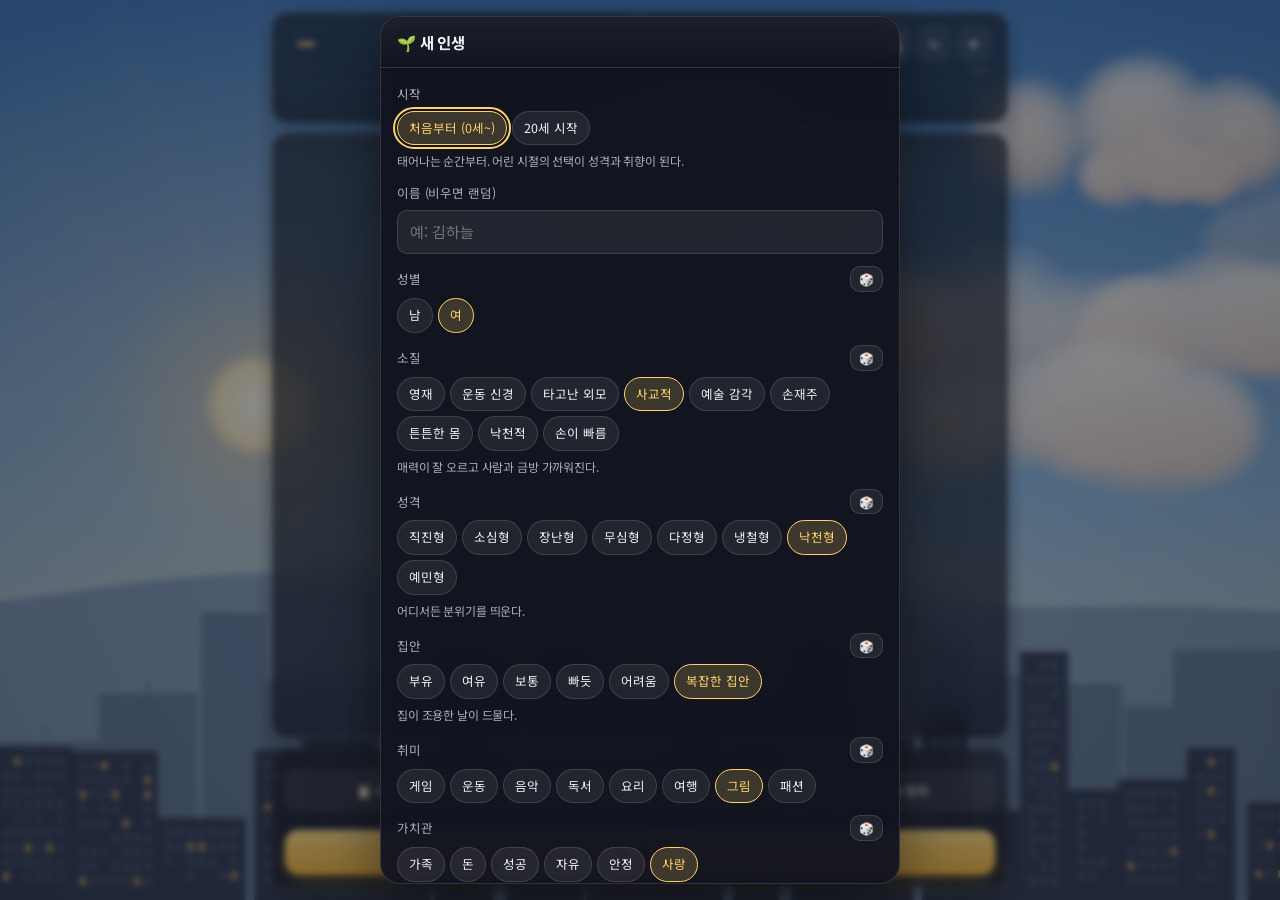
==== index.html @ eae771c9 "대화 이벤트: 대화·플러팅·섹드립을 고르는 장면 98개 - data/dialogues.js: 대화 46(날씨·계절·밤·장소·취미·관계 단계·연인·기혼 티·1학년 기억 대사 + 가족" ====
<!DOCTYPE html>
<html lang="ko">
<head>
<meta charset="utf-8">
<meta name="viewport" content="width=device-width, initial-scale=1, viewport-fit=cover">
<title>Llife</title>
<link rel="preconnect" href="https://fonts.googleapis.com">
<link rel="preconnect" href="https://fonts.gstatic.com" crossorigin>
<link href="https://fonts.googleapis.com/css2?family=Noto+Sans+KR:wght@400;500;700;800&family=Nanum+Gothic+Coding:wght@400;700&display=swap" rel="stylesheet">
<link rel="stylesheet" href="css/style.css">

<!-- 순서 중요: 데이터 → 배경·아바타 → 엔진 → 화면 -->
<script defer src="data/weather.js"></script>
<script defer src="data/life.js"></script>
<script defer src="data/school.js"></script>
<script defer src="data/jobs.js"></script>
<script defer src="data/social.js"></script>
<script defer src="data/dialogues.js"></script>
<script defer src="data/crime.js"></script>
<script defer src="data/events.js"></script>
<script defer src="data/freshman.js"></script>
<script defer src="data/story.js"></script>
<script defer src="data/quick.js"></script>
<script defer src="data/places.js"></script>
<script defer src="data/encounter.js"></script>
<script defer src="js/weather.js"></script>
<script defer src="js/scenes.js"></script>
<script defer src="js/face.js"></script>
<script defer src="js/outfit.js"></script>
<script defer src="js/avatar.js"></script>
<script defer src="js/game.js"></script>
<script defer src="js/night.js"></script>
<script defer src="js/main.js"></script>
</head>
<body>
<canvas id="sky" aria-hidden="true"></canvas>
<div id="backdrop" aria-hidden="true"></div>

<main class="app" id="app">
  <header class="hud panel">
    <div class="rule" aria-hidden="true">━━━━━━━━━━━━━━━━━━━━━━━━━━━━━━━━━━━━━━━━━━━━━━━━━━━━━━━━━━━━━━━━━━━━━━━━━━━━━━━━━━━━━━━━━━━━━━━━━━━━</div>
    <div class="who">
      <span id="name"></span><span id="age"></span><span id="gender" class="dim"></span>
      <span class="tools">
        <button type="button" id="slotsBtn" aria-label="저장 칸">💾</button>
        <button type="button" id="restart" aria-label="새 인생">↻</button>
        <button type="button" id="hide" aria-label="배경만 보기">👁</button>
      </span>
    </div>
    <div class="sub"><span id="role"></span><span id="trait"></span><span id="money"></span></div>
    <div class="rule" aria-hidden="true">━━━━━━━━━━━━━━━━━━━━━━━━━━━━━━━━━━━━━━━━━━━━━━━━━━━━━━━━━━━━━━━━━━━━━━━━━━━━━━━━━━━━━━━━━━━━━━━━━━━━</div>
    <div class="conds" id="conds"></div>
    <div class="abils" id="abils"></div>
  </header>

  <section class="log panel" id="log" aria-label="인생 기록"></section>

  <section class="controls panel" aria-label="행동">
    <div class="season-row"><span id="season"></span><span class="dots" id="ap" aria-hidden="true"></span><span class="dim" id="apNum"></span></div>
    <div class="menu-row">
      <button type="button" id="meBtn">📋 나</button>
      <button type="button" id="peopleBtn">👥 관계</button>
      <button type="button" id="jobBtn">💼 직업</button>
      <button type="button" id="crimeBtn">🕶 범죄</button>
    </div>
    <div class="where" id="where"></div>
    <div class="flow" id="flow" hidden></div>
    <button type="button" class="age-btn" id="ageUp">▶ 계속</button>
  </section>
</main>

<div class="modal-wrap" id="modal" hidden>
  <div class="modal panel" role="dialog" aria-modal="true" aria-labelledby="mTitle">
    <div class="m-head"><span id="mTitle"></span><button type="button" id="mClose" aria-label="닫기">✕</button></div>
    <div class="m-body" id="mBody"></div>
  </div>
</div>

<!-- 연출: 함께 밤을 보낸 뒤(맞물림 → 페이드 → 다음 날 아침), 키스·포옹·끌어당기기, 임신 -->
<div class="scene-wrap" id="scene" hidden><div class="scene" id="sceneBox" role="dialog" aria-modal="true" aria-label="연출"></div></div>

<div class="show-wrap" id="showWrap" hidden>
  <button type="button" class="show-btn" id="show" aria-label="화면 다시 보기">👁</button>
</div>
</body>
</html>
---- css/style.css ----
:root{
  box-sizing:border-box;
  padding-top:env(safe-area-inset-top,0px);
  padding-bottom:env(safe-area-inset-bottom,0px);
  color-scheme:dark;
  --panel-bg:rgba(16,19,29,.66);
  --modal-bg:rgba(18,21,32,.95);
  --panel-border:rgba(255,255,255,.13);
  --line:rgba(255,255,255,.09);
  --text:#f1f2f6;
  --text-dim:#a9b0be;
  --accent:#ffd36b;
  --accent-2:#f4b740;
  --plus:#8fe0a0;
  --minus:#ff9a8a;
  --btn-bg:rgba(255,255,255,.07);
  --btn-hover:rgba(255,255,255,.13);
  --btn-on:rgba(255,211,107,.18);
  --page-bg:#10141c;
  --av-bg:rgba(255,255,255,.08);
  --radius:16px;
  --radius-s:10px;
  --shadow:0 12px 32px rgba(0,0,0,.28);
  --font:'Noto Sans KR','Apple SD Gothic Neo','Malgun Gothic','맑은 고딕',system-ui,-apple-system,sans-serif;
  --mono:'Nanum Gothic Coding','D2Coding',ui-monospace,'SFMono-Regular',Menlo,Consolas,monospace;
}
@media (prefers-color-scheme:dark){
  :root:not([data-theme="light"]){
    --panel-bg:rgba(12,14,22,.7);
    --modal-bg:rgba(14,16,25,.96);
    --page-bg:#080a0f;
  }
}
:root[data-theme="dark"]{
  --panel-bg:rgba(12,14,22,.7);
  --modal-bg:rgba(14,16,25,.96);
  --page-bg:#080a0f;
}
*,*::before,*::after{box-sizing:border-box}
html{height:100%;scroll-padding-top:env(safe-area-inset-top,0px)}
body{height:100%;margin:0;background:var(--page-bg);color:var(--text);font-family:var(--font);font-size:14px;letter-spacing:-.01em;overflow:hidden;-webkit-tap-highlight-color:transparent;-webkit-font-smoothing:antialiased}
#sky{position:fixed;top:0;left:0;width:100%;height:100%;display:block;z-index:0}
/* 장소 배경 (js/scenes.js): 하늘 위·화면 아래. 실내는 창문으로 하늘이 보임 */
#backdrop{position:fixed;inset:0;z-index:0;pointer-events:none}
.bd-scene{position:absolute;inset:0;opacity:0;transition:opacity .8s ease}
.bd-scene.on{opacity:1}
.bd-scene svg{position:absolute;inset:0;width:100%;height:100%;display:block}
.bd-art{transition:filter 1.4s ease}
.bd-glow{transition:opacity 1.4s ease;mix-blend-mode:screen}
@media (prefers-reduced-motion:reduce){.bd-scene,.bd-art,.bd-glow{transition:none}}

/* 레이아웃 — 유리 패널 (뒤 장소 그림이 흐리게 비침) */
.app{position:relative;z-index:1;height:100%;max-width:760px;margin:0 auto;padding:12px;display:flex;flex-direction:column;gap:10px;overflow-y:auto;transition:opacity .35s ease}
.app.off{opacity:0;pointer-events:none}
.panel{background:linear-gradient(180deg,rgba(255,255,255,.06),rgba(255,255,255,.015)),var(--panel-bg);border:1px solid var(--panel-border);border-radius:var(--radius);box-shadow:var(--shadow),inset 0 1px 0 rgba(255,255,255,.06);-webkit-backdrop-filter:blur(14px) saturate(1.15);backdrop-filter:blur(14px) saturate(1.15)}
.dim{color:var(--text-dim)}

/* 게이지: 둥근 막대 (글자 ■□ 대신) — 색은 감싼 요소의 color */
.meter{position:relative;display:inline-block;width:100%;height:8px;border-radius:99px;background:rgba(255,255,255,.1);overflow:hidden;vertical-align:middle}
.meter i{position:absolute;left:0;top:0;bottom:0;border-radius:99px;background:currentColor;background:linear-gradient(90deg,color-mix(in srgb,currentColor 75%,#000),currentColor);transition:width .5s ease}
.meter.sm{width:44px;height:5px}

/* 상단 정보 */
.hud{padding:14px 16px;flex:none}
.rule{display:none}
.who{display:flex;align-items:center;gap:8px;font-size:18px;font-weight:700;letter-spacing:-.02em}
#age{font-size:12.5px;font-weight:700;color:#2a1f05;background:var(--accent);padding:2px 9px;border-radius:99px;letter-spacing:0}
.who .dim{font-weight:500;font-size:13px}
.tools{margin-left:auto;display:flex;gap:6px}
.tools button{width:34px;height:34px;padding:0;font-size:14px;font-weight:400;border-radius:11px}
.sub{display:flex;flex-wrap:wrap;align-items:center;gap:4px 8px;padding:6px 0 12px;font-size:12.5px;color:var(--text-dim);border-bottom:1px solid var(--line)}
#trait{color:var(--accent);background:rgba(255,211,107,.1);padding:1px 9px;border-radius:99px}
#money{margin-left:auto;font-weight:700;color:var(--accent);background:rgba(255,211,107,.1);padding:3px 11px;border-radius:99px;font-variant-numeric:tabular-nums}
#money.neg{color:var(--minus);background:rgba(255,154,138,.1)}
.stats{display:grid;grid-template-columns:auto 1fr auto;gap:6px 10px;padding-top:8px;font-size:13.5px;align-items:center}
.bar{color:var(--accent);white-space:nowrap;overflow:hidden;display:flex;align-items:center}
.bar.low{color:var(--minus)}
.num{text-align:right;min-width:3ch;color:var(--text-dim);font-variant-numeric:tabular-nums}

/* 상태 + 능력 등급 */
.conds{display:grid;grid-template-columns:auto 1fr auto auto 1fr auto;gap:6px 10px;padding-top:12px;font-size:13px;align-items:center}
.conds .lt{margin-left:4px;font-size:11px;color:#f2a7c3;white-space:nowrap}
.abils{display:grid;grid-template-columns:repeat(4,1fr);gap:6px;padding-top:10px;font-size:12.5px}
.ab{display:grid;grid-template-columns:minmax(0,1fr) auto;grid-template-areas:"l l" "b g";align-items:center;gap:1px 6px;padding:5px 8px 6px;border-radius:11px;background:rgba(255,255,255,.045);border:1px solid var(--line);white-space:nowrap;overflow:hidden}
.ab > span:first-child{grid-area:l;overflow:hidden;text-overflow:ellipsis;color:var(--text-dim);font-size:12px}
.ab .g{grid-area:g;font-weight:800;min-width:1.1em;text-align:right;font-size:14px;line-height:1.2}
.ab .pb{grid-area:b;color:var(--accent);display:flex}
.ab .pb .meter{width:100%;height:4px}
.g-F,.g-E{color:var(--text-dim)}
.g-D,.g-C{color:var(--text)}
.g-B,.g-A{color:var(--plus)}
.g-S,.g-SS{color:var(--accent)}
.g-SSS{color:#ff8fc0;text-shadow:0 0 6px rgba(255,110,170,.7)}
@media (max-width:330px){.abils{grid-template-columns:repeat(3,1fr)}}
@media (min-width:700px){.abils{grid-template-columns:repeat(8,minmax(0,1fr))}}

/* 기록 */
.log{flex:1 1 auto;min-height:150px;overflow-y:auto;padding:4px 16px 14px;font-size:14.5px;line-height:1.7;overscroll-behavior:contain;scrollbar-width:thin;scrollbar-color:rgba(255,255,255,.2) transparent}
.log .year{display:flex;align-items:center;gap:10px;color:var(--accent);font-weight:700;font-size:12.5px;margin:16px 0 8px;white-space:nowrap}
.log .year::before,.log .year::after{content:'';flex:1;height:1px;background:linear-gradient(90deg,transparent,rgba(255,211,107,.35),transparent)}
.log p{margin:0 0 5px;animation:logIn .35s ease-out}
.log .mem{color:var(--accent);background:linear-gradient(90deg,rgba(255,211,107,.13),rgba(255,211,107,0));border-left:3px solid var(--accent);padding:5px 10px;border-radius:0 10px 10px 0;margin:8px 0}
.log .ask{color:var(--text)}
.log .pick{color:var(--text-dim)}
.log .info{color:var(--text-dim);font-size:12.5px}
@keyframes logIn{from{opacity:0;transform:translateY(4px)}to{opacity:1;transform:none}}
.delta{font-size:11.5px;color:var(--text-dim);margin-left:6px;white-space:nowrap}
.delta .p{color:var(--plus)}
.delta .m{color:var(--minus)}
.delta .sat{font-weight:400;color:var(--accent)}

/* 버튼 */
button{font:inherit;color:var(--text);background:var(--btn-bg);border:1px solid var(--panel-border);border-radius:var(--radius-s);padding:9px 8px;cursor:pointer;transition:background .15s,border-color .15s,color .15s,transform .08s,box-shadow .15s;touch-action:manipulation}
button:hover:not(:disabled){background:var(--btn-hover);border-color:rgba(255,255,255,.22)}
button:active:not(:disabled){transform:translateY(1px)}
button:disabled{opacity:.4;cursor:not-allowed}
button:focus-visible{outline:2px solid var(--accent);outline-offset:2px}

/* 하단 행동 */
.controls{padding:12px;display:grid;gap:10px;flex:none}
.season-row{display:flex;align-items:center;flex-wrap:wrap;gap:6px 10px;font-size:13px}
#season{font-weight:700}
.dots{display:flex;align-items:center;gap:3px;flex:1 1 160px;min-width:120px;font-size:0;line-height:0}
.dots b{flex:1 1 0;max-width:12px;min-width:4px;height:7px;border-radius:4px;background:var(--accent);box-shadow:0 0 6px rgba(255,211,107,.35)}
.dots b.u{background:rgba(255,255,255,.14);box-shadow:none}
.dots b.late{background:transparent;box-shadow:inset 0 0 0 1.5px rgba(255,154,138,.8)}
.dots b.late.u{background:rgba(255,154,138,.4)}
.dots i{flex:none;width:6px}
#apNum{font-variant-numeric:tabular-nums}
.flow{display:flex;flex-wrap:wrap;gap:6px}
.flow[hidden]{display:none}
.flow button{flex:1 1 auto;padding:8px 10px;font-size:12.5px;white-space:nowrap;border-radius:99px}
.flow button small{font-size:10.5px;color:var(--text-dim)}
.menu-row{display:flex;gap:6px}
.menu-row button{flex:1 1 0;white-space:nowrap;padding:9px 4px;font-size:13px;font-weight:500}
.menu-row button[hidden]{display:none}
.acts{display:grid;grid-template-columns:repeat(4,1fr);gap:6px}
@media (min-width:560px){.acts{grid-template-columns:repeat(7,1fr)}}
.act{display:flex;align-items:center;justify-content:center;gap:5px;padding:9px 3px;font-size:12.5px;line-height:1.15;white-space:nowrap;border-radius:12px}
.act .ic{font-size:15px;line-height:1}
.acts .empty{grid-column:1/-1;margin:4px 0;text-align:center;font-size:13px;color:var(--text-dim)}
.act small{display:block;font-size:10px;color:var(--text-dim)}
.places .act{flex-direction:column;gap:3px;padding:10px 3px 9px;background:linear-gradient(180deg,rgba(255,255,255,.09),rgba(255,255,255,.04))}
.places .act .ic{font-size:22px;margin-bottom:1px}
.where{display:grid;gap:8px}
.where .sec-t{margin:4px 0 -2px;font-size:12px}
.here-head{display:flex;align-items:center;gap:8px;font-size:14px;padding:2px 2px 6px;border-bottom:1px solid var(--line)}
.here-head button{margin-left:auto;padding:6px 12px;font-size:12.5px;white-space:nowrap;flex:none;border-radius:99px}
.here-head > span{min-width:0}
.here .empty{margin:0;font-size:12.5px;color:var(--text-dim);grid-column:1/-1}
.crowd-note{margin:0;display:flex;flex-wrap:wrap;align-items:baseline;gap:2px 8px;padding:6px 10px;font-size:12.5px;border-radius:10px;background:rgba(255,255,255,.05);border:1px solid var(--line)}
.crowd-note small{font-size:11px;color:var(--text-dim)}
.hp.used{opacity:.62}
.log .place{color:var(--text-dim)}
.drunk{font-size:11.5px;color:var(--accent)}
.drunk.d3{color:var(--minus)}
.age-btn{padding:12px;font-size:15px;font-weight:800;border:0;border-radius:14px;color:#2a1f05;background:linear-gradient(180deg,#ffdd85,var(--accent-2));box-shadow:0 8px 20px rgba(244,183,64,.28),inset 0 1px 0 rgba(255,255,255,.5)}
.age-btn:hover:not(:disabled){background:linear-gradient(180deg,#ffe49b,#f7c055)}

/* 모달 */
.modal-wrap{position:fixed;top:0;right:0;bottom:0;left:0;z-index:3;display:flex;align-items:center;justify-content:center;padding:16px;padding-top:calc(16px + env(safe-area-inset-top,0px));padding-bottom:calc(16px + env(safe-area-inset-bottom,0px));background:rgba(6,8,14,.45);-webkit-backdrop-filter:blur(3px);backdrop-filter:blur(3px)}
.modal-wrap[hidden]{display:none}
.modal{width:100%;max-width:520px;max-height:100%;display:flex;flex-direction:column;background:var(--modal-bg);border-radius:20px;overflow:hidden;box-shadow:0 24px 60px rgba(0,0,0,.5);animation:mIn .22s ease-out}
@keyframes mIn{from{opacity:0;transform:translateY(8px) scale(.985)}to{opacity:1;transform:none}}
.m-head{display:flex;align-items:center;gap:8px;padding:14px 16px;border-bottom:1px solid var(--line);font-weight:700;font-size:15.5px;background:linear-gradient(180deg,rgba(255,255,255,.05),rgba(255,255,255,0))}
.m-head button{margin-left:auto;width:32px;height:32px;padding:0;font-weight:400;border-radius:10px}
.m-body{padding:16px;overflow-y:auto;display:grid;gap:12px;font-size:14.5px;line-height:1.65;scrollbar-width:thin;scrollbar-color:rgba(255,255,255,.2) transparent}
.m-body p{margin:0}
.choices{display:grid;gap:8px}
.choices button{text-align:left;padding:12px 14px;font-size:14px;border-radius:12px;background:linear-gradient(180deg,rgba(255,255,255,.08),rgba(255,255,255,.04))}
.choices button:hover:not(:disabled){border-color:rgba(255,211,107,.55)}
.choices.dlg button{padding:11px 14px;line-height:1.45}
.dlg-hint{margin:10px 2px 0;font-size:11.5px;color:var(--text-dim)}
.choices .risk{display:inline-block;margin-left:4px;padding:0 7px;font-size:10.5px;line-height:17px;border-radius:99px;color:var(--text-dim);border:1px solid var(--line);vertical-align:1px}
.choices .risk.hi{color:#ffb4a0;border-color:rgba(255,140,110,.45)}
.hint{font-size:12.5px;color:var(--text-dim)}
.row{display:grid;grid-template-columns:1fr auto;gap:4px 10px;align-items:center;padding-bottom:10px;border-bottom:1px dashed var(--panel-border)}
.row:last-of-type{border-bottom:0}
.row button{padding:7px 10px;font-size:13px}
.row .bar,.row .req{font-size:12.5px}
.req{color:var(--plus)}
.req.no{color:var(--minus)}
.album{display:grid;gap:4px;font-size:13.5px}
.plist{display:grid;gap:6px}
.prow{display:grid;grid-template-columns:1fr auto;gap:2px 8px;text-align:left;padding:9px 10px}
.prow .pl{color:var(--accent);font-size:12.5px;text-align:right}
.prow .pm{grid-column:1/-1;font-size:11.5px;color:var(--text-dim);white-space:nowrap;overflow:hidden}
.prow .pm b{font-weight:400;color:var(--accent);letter-spacing:-.5px}
.prow .pm b.r{color:var(--minus)}
.tags{display:flex;flex-wrap:wrap;gap:6px}
.tag{font-size:11.5px;padding:2px 9px;border:1px solid var(--panel-border);border-radius:99px;color:var(--text-dim)}
.tag.warn{color:var(--minus);border-color:currentColor}
.igrid{display:grid;grid-template-columns:repeat(2,1fr);gap:6px}
.shop-grid{display:grid;grid-template-columns:repeat(3,1fr);gap:6px;margin-bottom:8px}
.shop-it{display:grid;justify-items:center;gap:4px;padding:6px 4px;font-size:12px;text-align:center;line-height:1.3}
.shop-it small{color:var(--text-dim);font-size:11px}
.igrid button{padding:9px 6px;font-size:13px;text-align:left}
.igrid small{color:var(--text-dim);font-size:11px}
.back{justify-self:start;padding:6px 12px;font-size:13px}
.prof{display:grid;grid-template-columns:auto 1fr;gap:3px 12px;font-size:13.5px}
.prof dt{color:var(--text-dim)}
.prof dd{margin:0}
.prof dd.unk{color:var(--text-dim)}
.sec-t{font-size:12.5px;color:var(--accent);margin-bottom:-4px}
.subj{display:grid;grid-template-columns:auto 1fr auto;gap:2px 10px;font-size:13px;align-items:center}
.create{display:grid;gap:12px}
.create .fld{display:grid;gap:6px}
.create .fl{font-size:12.5px;color:var(--text-dim);display:flex;justify-content:space-between;align-items:baseline}
.chips{display:flex;flex-wrap:wrap;gap:5px}
.chips button{padding:6px 11px;font-size:12.5px;border-radius:99px}
.chips button[aria-pressed="true"]{background:var(--btn-on);border-color:var(--accent);color:var(--accent)}
.create input{font:inherit;color:var(--text);background:var(--btn-bg);border:1px solid var(--panel-border);border-radius:10px;padding:9px 12px;font-size:15px;width:100%}
.create input:focus-visible{outline:2px solid var(--accent);outline-offset:1px}
.desc{font-size:12px;color:var(--text-dim);min-height:1.2em}
.create-go{display:grid;grid-template-columns:1fr 2fr;gap:6px}
.create-go .go,.m-body [data-intro],.m-body [data-rok],.m-body [data-qgo],.m-body [data-new]{border:0;color:#2a1f05;font-weight:800;background:linear-gradient(180deg,#ffdd85,var(--accent-2));box-shadow:0 6px 16px rgba(244,183,64,.25)}
.create-go .go:hover:not(:disabled),.m-body [data-intro]:hover,.m-body [data-rok]:hover,.m-body [data-qgo]:hover,.m-body [data-new]:hover{background:linear-gradient(180deg,#ffe49b,#f7c055)}
.log .season{color:var(--text-dim);font-size:12.5px;margin:4px 0 2px}
.album .t{color:var(--accent);margin-bottom:2px}
.ending-last{color:var(--accent)}

/* 배경만 보기 */
.show-wrap{position:fixed;right:0;bottom:0;z-index:2;padding:0 14px calc(14px + env(safe-area-inset-bottom,0px)) 0}
.show-wrap[hidden]{display:none}
.show-btn{width:48px;height:48px;border-radius:50%;font-size:20px;background:var(--panel-bg);box-shadow:var(--shadow);-webkit-backdrop-filter:blur(10px);backdrop-filter:blur(10px)}
@media (prefers-reduced-motion:reduce){.app{transition:none}.log p,.modal{animation:none}.meter i{transition:none}}
.dice{padding:2px 8px;font-size:12px}

/* 아바타 */
.av{display:block;flex:none}
.av-bg{fill:var(--av-bg);stroke:var(--panel-border);stroke-width:1.5}
.prow{grid-template-columns:auto 1fr auto}
.prow .av{grid-row:1/3}
.prow .pm{grid-column:2/-1}
.p-top{display:flex;gap:12px;align-items:center}
.av-btn{padding:0;border:0;background:none;border-radius:10px;cursor:zoom-in;flex:none}
.av-btn:hover:not(:disabled){background:none}
.p-full{display:flex;justify-content:center;margin:2px 0}
.p-full .av{animation:scFade .35s ease-out}
.p-top .p-who{display:grid;gap:2px}
.ev-who{display:flex;gap:10px;align-items:center;font-size:13.5px}
.me-top{display:flex;gap:12px;align-items:center}


/* 연출 — 함께 밤을 보낸 뒤 / 키스·포옹 / 임신 */
.scene-wrap{position:fixed;top:0;right:0;bottom:0;left:0;z-index:5;display:flex;align-items:center;justify-content:center;padding:16px;background:rgba(0,0,0,.55);animation:scFade .35s ease-out}
.scene-wrap[hidden]{display:none}
.scene{width:100%;max-width:420px}
.sc-card{display:grid;justify-items:center;gap:10px;padding:20px 18px;text-align:center;background:var(--modal-bg);border:1px solid var(--panel-border);border-radius:20px;box-shadow:0 24px 60px rgba(0,0,0,.5);font-size:14.5px;line-height:1.6;animation:scFade .5s ease-out}
.sc-card p{margin:0}
.sc-card button{padding:8px 22px;font-size:14px}
.sc-t{font-size:12.5px;color:var(--accent);letter-spacing:2px}
.sc-sat{font-size:12.5px}
.sc-later{color:var(--text-dim);animation:scFade 1s ease-out 1.5s both}
.sil{width:220px;height:auto;fill:var(--text);opacity:.85}
.sil .sil-heart{fill:var(--minus)}
.floor{width:200px;height:auto;opacity:.9}
.sc-night{display:grid;justify-items:center;gap:8px;padding:14px 10px 10px;background:#0b0d14;border-radius:4px;animation:scFade .5s ease-out}
.nt-bar{display:flex;align-items:center;gap:8px;width:100%;max-width:380px;font-size:12px;color:#c9c2dc;flex-wrap:wrap}
.nt-clock{font-variant-numeric:tabular-nums;color:#fff}
.nt-pose{color:var(--accent)}
.nt-cnt{margin-left:auto;display:flex;gap:6px}
.nt-cnt span{padding:1px 6px;border-radius:9px;background:rgba(255,120,170,.16);color:#ffb3cf}
.nt-cnt .c-mid{background:rgba(255,90,150,.28);color:#ffc6dc}
.nt-cnt .c-major{background:rgba(255,60,130,.45);color:#fff}
.nt-btns{display:flex;gap:8px}
.nt-end,.nt-skip{padding:6px 18px;font-size:13.5px;letter-spacing:1px}
.nt-face.big{box-shadow:0 0 0 3px #ff5f9a,0 0 26px 8px rgba(255,80,150,.9);animation:ntPeak .5s ease-out 3}
.nt-face{transition:box-shadow .4s}
.nt-face.peak{box-shadow:0 0 0 2px #ff7aa2,0 0 18px 4px rgba(255,110,160,.75);animation:ntPeak .7s ease-out}
@keyframes ntPeak{0%{filter:brightness(1.9) saturate(1.4)}40%{filter:brightness(1.25)}100%{filter:none}}
.sc-night .sc-t{margin:0}
.nt-stage{position:relative;width:100%;max-width:380px}
.bed{display:block;width:100%;height:auto;border-radius:3px}
.bed .nt-star{animation:twinkle 2.6s ease-in-out infinite}
.nt-face{position:absolute;left:1.8%;top:3.2%;width:15.6%;border-radius:8px;overflow:hidden;box-shadow:0 0 0 1.5px rgba(255,255,255,.22),0 4px 14px rgba(0,0,0,.55);pointer-events:none}
.nt-face svg{display:block;width:100%;height:auto}
.nt-sym{position:absolute;right:1.8%;top:3.2%;width:36%;border-radius:10px;background:rgba(10,12,26,.6);box-shadow:0 0 0 1.5px rgba(255,255,255,.18),0 4px 14px rgba(0,0,0,.5);pointer-events:none;transition:filter .6s}
.nt-sym svg{display:block;width:100%;height:auto}
.nt-sym.sad{filter:grayscale(.85) brightness(.85)}
.nt-sym .sy-h{transform-box:fill-box;transform-origin:50% 50%;transform:scale(0)}
.nt-sym .sy-h.on{animation:syHeart 1.4s ease-out forwards}
.bed .nt-bub{opacity:0;transform-box:fill-box;transform-origin:0 50%;animation:ntPop .3s ease-out forwards}
.bed .nt-dot{opacity:0;animation:scFade .2s ease-out forwards}
.bed .nt-broke{transform-box:fill-box;transform-origin:50% 50%;animation:ntPop .35s ease-out both}
.bed .nt-broke path{transform-box:fill-box;transform-origin:50% 50%}
.bed .nt-broke .l{animation:ntBreakL 1.1s ease-in .75s forwards}
.bed .nt-broke .r{animation:ntBreakR 1.1s ease-in .75s forwards}
.conceive{width:100%;max-width:300px;background:#0b0d14;border-radius:4px}
.conceive .glow{opacity:0;animation:glow .5s ease-out 1.3s forwards}
.conceive .sp{transform-box:fill-box}
.conceive .sp1{animation:sp1 1.5s ease-in forwards}
.conceive .sp2{animation:sp2 1.5s ease-in forwards}
.conceive .sp3{animation:sp3 1.5s ease-in forwards}
.conceive .tail{animation:wig .18s ease-in-out infinite alternate;transform-origin:-5px 0}
@keyframes scFade{from{opacity:0}to{opacity:1}}
@keyframes twinkle{0%,100%{opacity:.9}50%{opacity:.25}}
@keyframes ntPop{0%{opacity:0;transform:scale(.4)}70%{opacity:1;transform:scale(1.12)}100%{opacity:1;transform:scale(1)}}
@keyframes ntBreakL{to{transform:translate(-3px,10px) rotate(-30deg);opacity:0}}
/* 서서 다가가는 실루엣 (3초): 다가감 → 목에 손 → 입맞춤 → 옷깃 잡음 → 옷이 하나씩 떨어짐 → 암전 */
.sc-fp{padding:10px;cursor:pointer}
.sc-fore svg{display:block;width:100%;max-width:380px;height:auto;border-radius:3px}
.sc-fore .fp-a{animation:fpA 1.6s ease-in-out both}
.sc-fore .fp-b{animation:fpB 1.6s ease-in-out both}
.sc-fore .fp-arm-a,.sc-fore .fp-arm-b{transform-box:fill-box;transform-origin:50% 0}
.sc-fore .fp-arm-a{animation:fpArmA .5s ease-out .7s both}
.sc-fore .fp-arm-b{animation:fpArmB .5s ease-out 1.3s both}
.sc-fore .fp-cloth{opacity:0;transform-box:fill-box;transform-origin:50% 50%}
.sc-fore .c1{animation:fpCloth .7s ease-in 1.8s both}
.sc-fore .c2{animation:fpCloth2 .7s ease-in 2.15s both}
.sc-fore .fp-dark{opacity:0;animation:scFade .45s ease-in 2.6s forwards}
@keyframes fpA{0%{transform:translateX(-30px)}50%,75%{transform:translateX(-5px)}100%{transform:translateX(0)}}
@keyframes fpB{0%{transform:translateX(30px)}50%,75%{transform:translateX(5px)}100%{transform:translateX(0)}}
@keyframes fpArmA{from{transform:rotate(0)}to{transform:rotate(-112deg)}}
@keyframes fpArmB{from{transform:rotate(0)}to{transform:rotate(-70deg)}}
@keyframes fpCloth{0%{opacity:0;transform:translate(0,0) rotate(0)}10%{opacity:1}100%{opacity:1;transform:translate(-24px,76px) rotate(-70deg)}}
@keyframes fpCloth2{0%{opacity:0;transform:translate(0,0) rotate(0)}10%{opacity:1}100%{opacity:1;transform:translate(26px,78px) rotate(80deg)}}
/* 교과서식 자궁 그림 */
.sc-ut{padding:12px 10px;cursor:pointer}
.sc-uterus{display:grid;justify-items:center;gap:6px;background:#0b0d14;border-radius:4px;padding:8px 6px}
.sc-uterus svg{display:block;width:100%;max-width:360px;height:auto}
.sc-uterus .tail{animation:wig .18s ease-in-out infinite alternate;transform-origin:-3.6px 0}
.sc-uterus .egg.win{animation:eggWin .8s ease-out 3s both}
@keyframes eggWin{0%{filter:none}100%{filter:drop-shadow(0 0 6px #ffd9a8) drop-shadow(0 0 12px #ffb46b)}}
@keyframes syHeart{0%{transform:scale(0)}25%{transform:scale(1.9)}40%{transform:scale(1.45)}55%{transform:scale(1.75)}75%,100%{transform:scale(1.55)}}
@keyframes ntBreakR{to{transform:translate(3px,11px) rotate(26deg);opacity:0}}
@keyframes glow{to{opacity:.55}}
@keyframes sp1{from{transform:translate(18px,60px)}to{transform:translate(196px,60px)}}
@keyframes sp2{0%{transform:translate(6px,36px);opacity:1}80%{opacity:.8}100%{transform:translate(150px,46px);opacity:0}}
@keyframes sp3{0%{transform:translate(0,86px);opacity:1}80%{opacity:.8}100%{transform:translate(140px,76px);opacity:0}}
@keyframes wig{from{transform:rotate(-12deg)}to{transform:rotate(12deg)}}
@media (prefers-reduced-motion:reduce){.scene-wrap,.sc-card,.sc-night,.sc-night *,.conceive *,.sc-fore *,.sc-uterus *{animation:none!important}.conceive .glow{opacity:.55}.conceive .sp1{transform:translate(196px,60px)}.conceive .sp2,.conceive .sp3{opacity:0}}

/* 저장 칸 */
.slot-btns{display:flex;gap:5px;flex-wrap:wrap;justify-content:flex-end}
.slot-btns button{padding:5px 9px;font-size:12.5px}

/* 성적표·합격·원서 (SCHOOL.md) */
.rc-t{margin:0 0 8px;font-weight:700}
.rc{width:100%;border-collapse:collapse;font-size:13.5px}
.rc th,.rc td{padding:5px 6px;border-bottom:1px dashed var(--line,rgba(255,255,255,.15));text-align:center}
.rc th{font-size:12px;color:var(--text-dim);font-weight:400}
.rc td:first-child{text-align:left}
.gr{font-weight:700}.gr1,.gr2{color:#7fd6a0}.gr3,.gr4{color:#9cc7ff}.gr5,.gr6{color:var(--text)}.gr7,.gr8,.gr9{color:var(--minus)}
.rc-avg{margin:10px 0 2px;font-size:14px;text-align:right}
.rc-note{margin:4px 0 0;text-align:right;font-size:13px}
.admit{display:grid;justify-items:center;gap:8px;text-align:center;padding:6px 0}
.admit-t{margin:0;font-size:16px;line-height:1.5}
.admit .ulogo{filter:drop-shadow(0 4px 10px rgba(0,0,0,.35));animation:admitPop .7s cubic-bezier(.2,1.6,.4,1)}
@keyframes admitPop{from{transform:scale(.3) rotate(-12deg);opacity:0}to{transform:none;opacity:1}}
@media (prefers-reduced-motion:reduce){.admit .ulogo{animation:none}}
.ap{display:grid;gap:7px;margin:8px 0}
.ap-row{display:grid;grid-template-columns:auto 28px 1fr 1fr auto;gap:5px;align-items:center;font-size:12.5px}
.ap-row:has(select[data-f=type]){grid-template-columns:auto 28px 1fr 1fr auto}
.ap-row select{min-width:0;padding:5px 4px;font:inherit;font-size:12.5px;background:var(--btn,#222);color:var(--text);border:1px solid var(--line,#555);border-radius:6px}
.ap-row .ap-p{grid-column:3/-1;font-size:12px;color:var(--text-dim)}
.ap-p.ok{color:#7fd6a0}.ap-p.mid{color:#e8c46a}.ap-p.low{color:var(--minus)}
.ap-k{font-weight:700;min-width:26px}
.ap-nologo{display:inline-block;width:28px;height:28px}
.ap-add{width:100%;padding:6px;font-size:12.5px}
.me-uni{display:flex;align-items:center;gap:8px;margin-top:6px;font-size:13.5px}
/* 20세 시작 (QUICKSTART.md): 단계 · 슬라이더 · 오른쪽 전신 미리보기 · 나의 20년 */
.modal.wide{max-width:700px}
.qs-steps{display:flex;flex-wrap:wrap;gap:4px}
.qs-steps button{padding:3px 7px;font-size:11.5px;color:var(--text-dim)}
.qs-steps button.on{background:var(--btn-on);border-color:var(--accent);color:var(--accent);font-weight:700}
.qs-steps button.done{color:var(--text)}
.qs-steps button:disabled{opacity:.45;cursor:default}
.qs-grid{display:grid;grid-template-columns:minmax(0,1fr) 140px;gap:12px;align-items:start}
.qs-main{display:grid;gap:12px;min-width:0}
.qs-side{position:sticky;top:0;text-align:center}
.qs-side .av{display:block;margin:0 auto 6px}
.qs-cap{font-size:11.5px;color:var(--text-dim);margin:4px 0 0;line-height:1.35}
.qs-left{font-size:14px}
.qs-left b{color:var(--accent);font-size:17px}
.qs-rs{display:grid;gap:6px}
.qs-r{display:grid;grid-template-columns:minmax(0,1fr) auto;grid-template-areas:"l v" "r r";gap:0 8px;align-items:center}
.qs-rl{grid-area:l;font-size:12.5px}
.qs-rv{grid-area:v;font-size:12.5px;font-variant-numeric:tabular-nums;white-space:nowrap}
.qs-r input[type=range]{grid-area:r;width:100%;margin:2px 0;accent-color:var(--accent);height:22px}
.chips.unis button{display:inline-flex;align-items:center;gap:4px}
.chips.unis svg{flex:none}
.chips.sw i{display:inline-block;width:11px;height:11px;border-radius:50%;margin-right:4px;vertical-align:-1px;border:1px solid rgba(255,255,255,.35)}
.cup-i{vertical-align:-3px;margin-right:1px}
.chips small{color:var(--text-dim);font-size:11px}
.hint.warn{color:var(--minus)}
.qs-sum{font-size:13px}
@media (max-width:520px){.qs-grid{grid-template-columns:minmax(0,1fr) 100px;gap:8px}.qs-side .av{width:100px;height:233px}.qs-side .av:not(:last-of-type){height:133px}}
.intro{display:grid;gap:8px}
.intro-top{display:flex;gap:10px;align-items:center;margin-bottom:2px}
.il{display:grid;grid-template-columns:22px 1fr;gap:6px;margin:0;font-size:14px;line-height:1.5}
.ii{text-align:center}
.intro-last{text-align:center;margin:8px 0 2px;font-weight:700;color:var(--accent)}
/* NPC 출현: 여기 있는 사람들 — 작은 초상화 + 이름(나이)·마커 + 하고 있는 일, 넓으면 두 줄 */
.here{display:grid;grid-template-columns:repeat(auto-fill,minmax(180px,1fr));gap:5px}
.hp{display:grid;grid-template-columns:32px minmax(0,1fr);align-items:center;gap:9px;text-align:left;padding:6px 10px 6px 7px;font-size:12.5px;line-height:1.35;border-radius:12px}
.hp .av{width:32px;height:43px}
.hp .hw{display:flex;flex-direction:column;min-width:0}
.hp .hw b{font-weight:700;overflow:hidden;text-overflow:ellipsis;white-space:nowrap}
.hp .hw b .dim{font-weight:400}
.hp .hr{font-size:11px;color:var(--accent)}
.hp .hd{font-size:11px;color:var(--text-dim);overflow:hidden;text-overflow:ellipsis;white-space:nowrap}
.hp.grp{border-style:dashed}
.mk{font-size:12px;letter-spacing:-1px}
.acq-t{width:100%;text-align:left;padding:7px 10px;font-size:12.5px;margin-top:8px}
.acq-t .dim{font-size:11.5px}
.prow.faded{opacity:.6}
.qs-left.sandbox{color:var(--accent);font-weight:700}
.qs-left.sandbox small{display:block;font-weight:400;color:var(--minus);font-size:11.5px}
.qs input[type=number]{font:inherit;color:var(--text);background:var(--btn-bg);border:1px solid var(--panel-border);border-radius:3px;padding:7px 9px;font-size:14px;width:100%;max-width:220px}
/* 골목 카드: 다가서기 → 깃을 잡아끎 → 입맞춤 → 하트, 골목 끝 모텔 네온이 깜빡임 */
.sc-alley svg{display:block;width:100%;max-width:380px;height:auto;border-radius:3px}
.sc-alley .al-b{animation:alB 1.3s cubic-bezier(.3,.1,.3,1) .25s both}
.sc-alley .al-a{transform-box:fill-box;transform-origin:50% 100%;animation:alA 1s ease-in-out 1.2s both}
.sc-alley .al-arm,.sc-alley .al-arm-b{transform-box:fill-box;transform-origin:50% 0}
.sc-alley .al-arm{animation:alArm .6s ease-out .9s both}
.sc-alley .al-arm-b{animation:alArmB .6s ease-out 1.5s both}
.sc-alley .al-heart{opacity:0;animation:alHeart 1.6s ease-out 2.1s both}
.sc-alley .al-neon,.bed .nt-neon{animation:neon 3.4s steps(1) infinite}
@keyframes alB{from{transform:translateX(26px)}to{transform:translateX(0)}}
@keyframes alA{from{transform:rotate(0)}to{transform:rotate(5deg)}}
@keyframes alArm{from{transform:rotate(-8deg)}to{transform:rotate(-62deg)}}
@keyframes alArmB{from{transform:rotate(-6deg)}to{transform:rotate(-48deg)}}
@keyframes alHeart{0%{opacity:0;transform:translate(126px,30px) scale(.6)}35%{opacity:1;transform:translate(126px,22px) scale(1)}100%{opacity:0;transform:translate(126px,4px) scale(1)}}
@keyframes neon{0%,100%{opacity:1}46%{opacity:1}47%{opacity:.35}49%{opacity:1}51%{opacity:.5}53%{opacity:1}}
@media (prefers-reduced-motion:reduce){.sc-alley *,.bed .nt-neon{animation:none!important}}
/* 동행 · 관계 목록 분류 */
.comp{margin:0;font-size:12.5px;display:flex;align-items:center;gap:6px;flex-wrap:wrap}
.comp .go{margin-left:auto;display:flex;gap:4px;flex-wrap:wrap}
.comp button{padding:3px 8px;font-size:11.5px}
.comp button.hot{border-color:var(--accent);color:var(--accent)}
.pfilter{margin-bottom:8px}
.pfilter button{padding:4px 8px;font-size:11.5px}
.prow .tag{font-size:10.5px;padding:1px 5px;vertical-align:1px}

/* 둘러보기 (FACE_UPGRADE 6-3): 낯선 사람을 한 명씩 넘겨봄 */
.sec-t .br-open{margin-left:6px;padding:2px 8px;font-size:12px;color:var(--accent)}
.br-head{margin:0 0 6px;text-align:center;font-size:12.5px;color:var(--text-dim)}
.br-head small{display:block;margin-top:2px;font-size:11.5px;color:var(--text)}
.br-stage{display:flex;align-items:center;justify-content:center;gap:10px}
.br-nav{width:38px;height:64px;padding:0;font-size:16px}
.br-card{position:relative;width:160px;flex:none}
.br-card svg{display:block;width:160px;height:auto;border-radius:8px}
.br-card.hey{animation:brShake .45s ease-in-out 2}
.br-bubble{position:absolute;top:8px;right:-18px;padding:3px 9px;border-radius:12px;background:#fff;color:#222;font-size:12px;box-shadow:0 1px 3px rgba(0,0,0,.45)}
.br-bubble::after{content:'';position:absolute;left:9px;bottom:-5px;border:5px solid transparent;border-top-color:#fff;border-bottom:0}
@keyframes brShake{0%,100%{transform:rotate(0)}20%{transform:rotate(-3deg)}40%{transform:rotate(3deg)}60%{transform:rotate(-2deg)}80%{transform:rotate(1.5deg)}}
@media (prefers-reduced-motion:reduce){.br-card.hey{animation:none}}
.br-n{margin:4px 0;text-align:center;font-size:12px;color:var(--text-dim)}
.br-info{display:grid;gap:3px;margin-bottom:10px;text-align:center;font-size:13.5px}
.br-acts{grid-template-columns:repeat(3,1fr)}
.br-acts button{text-align:center;padding:10px 4px;font-size:13px}
.br-acts small{display:block;color:var(--text-dim);font-size:10.5px}
.br-foot{display:flex;align-items:center;justify-content:space-between;gap:8px;margin:10px 0 8px;padding-top:8px;border-top:1px solid var(--panel-border)}
.br-foot > button{flex:none;padding:6px 10px;font-size:12.5px}
.br-dots{display:flex;flex-wrap:wrap}
.br-dot{min-width:0;padding:2px 3px;border:0;background:none;color:var(--text-dim);font-size:12px}
.br-dot.on{color:var(--accent)}
.br-grid{display:grid;grid-template-columns:repeat(4,1fr);gap:6px;margin-bottom:8px}
.br-cell{display:grid;justify-items:center;gap:3px;padding:5px 2px;font-size:11px}
.br-cell svg{width:64px;height:auto}
.br-cell.on{border-color:var(--accent)}
.br-cell.used{opacity:.6}
.br-cell small{color:var(--text-dim);font-size:10.5px}
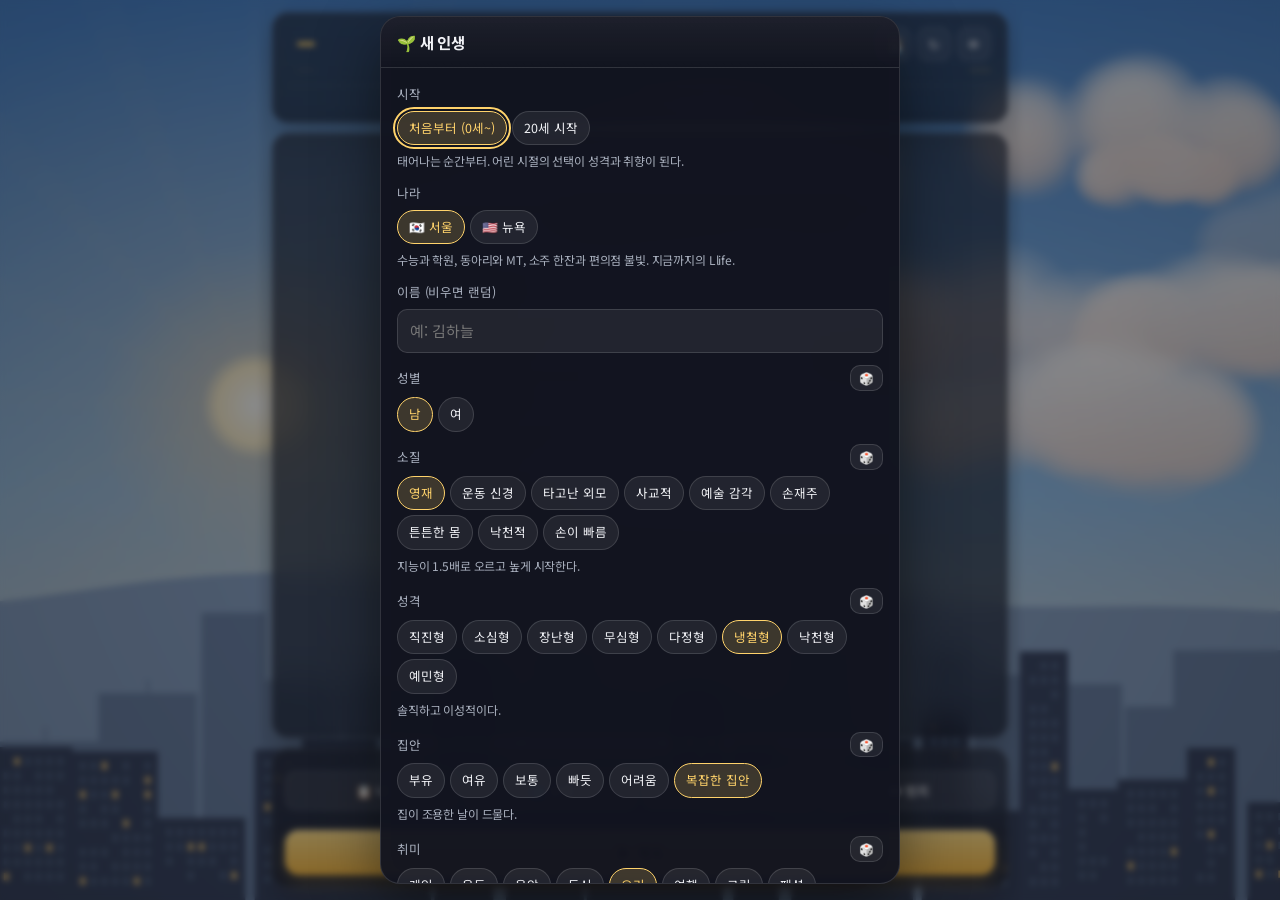
==== commit 7c490fe0: "뉴욕 1·2: 나라 고르기(서울/뉴욕) + 지역 바탕 + 뉴욕 외모 - data/region.js: 뉴욕 이름(배경별 한글 음역), 달러(1만원 = 15달러), 장소·직업·취미·꿈" ====
--- a/index.html
+++ b/index.html
@@ -23,6 +23,7 @@
 <script defer src="data/quick.js"></script>
 <script defer src="data/places.js"></script>
 <script defer src="data/encounter.js"></script>
+<script defer src="data/region.js"></script>
 <script defer src="js/weather.js"></script>
 <script defer src="js/scenes.js"></script>
 <script defer src="js/face.js"></script>
--- a/css/style.css
+++ b/css/style.css
@@ -265,15 +265,69 @@
 .nt-cnt .c-major{background:rgba(255,60,130,.45);color:#fff}
 .nt-btns{display:flex;gap:8px}
 .nt-end,.nt-skip{padding:6px 18px;font-size:13.5px;letter-spacing:1px}
+.nt-btns{flex-wrap:wrap;justify-content:center;align-items:center}
+.nt-rate{display:inline-flex;border:1px solid var(--line);border-radius:99px;overflow:hidden}
+.nt-rate button{padding:6px 10px;font-size:12.5px;border:0;border-radius:0;background:transparent;min-width:0}
+.nt-rate button.on{background:rgba(255,122,168,.28);color:#fff;font-weight:700}
+/* 쾌락 게이지 (초상화 아래) · 말풍선 (초상화 오른쪽) */
+.nt-pl{position:absolute;left:1.8%;top:58.5%;width:27%;display:flex;align-items:center;gap:3px;font-size:9.5px;color:#f3d9e6;pointer-events:none;text-shadow:0 1px 2px rgba(0,0,0,.7)}
+.nt-pl span{white-space:nowrap}
+.nt-pl em{flex:1;height:6px;border-radius:99px;background:rgba(255,255,255,.18);overflow:hidden;box-shadow:inset 0 0 0 1px rgba(255,255,255,.15)}
+.nt-pl i{display:block;height:100%;width:0;background:linear-gradient(90deg,#ff9ac0,#ff4f8b);border-radius:99px}
+.nt-pl b{min-width:18px;text-align:right;font-weight:800}
+.nt-pl.hot i{background:linear-gradient(90deg,#ff7aa8,#ff2d6f);box-shadow:0 0 8px #ff4f8b}
+.nt-say{position:absolute;left:28%;top:4%;max-width:30%;padding:5px 9px;font-size:11.5px;line-height:1.35;color:#3a2533;background:#fff3f8;border-radius:10px;box-shadow:0 3px 10px rgba(0,0,0,.4);opacity:0;transform:translateY(4px) scale(.92);transition:opacity .18s,transform .18s;pointer-events:none}
+.nt-say::before{content:'';position:absolute;left:-6px;top:10px;border:6px solid transparent;border-left:0;border-right-color:#fff3f8}
+.nt-say.on{opacity:1;transform:none}
+.nt-say.moan{font-style:italic;color:#7a2e52}
+.nt-say.peak{background:#ffe1ee;color:#8f1d4f;font-weight:700}
+.nt-say.ow{background:#fff0e6;color:#8a3a1c}
+.nt-say.gasp{color:#8a5a00}
+.nt-form{display:grid;grid-template-columns:1fr 1fr;gap:6px 10px;margin:8px 0}
+.nt-row{display:flex;flex-direction:column;gap:2px;font-size:12px;color:var(--dim,#a9a2b8)}
+.nt-row select,.nt-row input{font:inherit;font-size:13px;padding:5px 6px;border-radius:7px;border:1px solid rgba(255,255,255,.18);background:rgba(255,255,255,.06);color:inherit;min-width:0}
+.nt-chks{display:flex;flex-wrap:wrap;gap:6px 14px;margin:4px 0 8px;font-size:13px}
+.nt-chk{display:flex;align-items:center;gap:5px}
+.sc-narr{font-style:italic;color:#e8dcef;font-size:13px}
+.nt-dbtn{padding:6px 10px;font-size:12.5px}
+.nt-dbtn.on{background:rgba(122,200,255,.22);color:#fff;font-weight:700;box-shadow:inset 0 0 0 1px rgba(122,200,255,.55)}
+/* 디테일 모드 (테스트): 내레이션 자막·테스트 수치·효과음 글자 */
+.nt-nar{position:absolute;left:0;right:0;bottom:0;padding:14px 6% 5px;border-radius:0 0 8px 8px;background:linear-gradient(rgba(5,4,12,0),rgba(5,4,12,.8) 55%);text-align:center;font-size:11px;line-height:1.4;color:#f6eef8;font-style:italic;text-shadow:0 1px 3px #000,0 0 8px rgba(0,0,0,.8);opacity:0;transition:opacity .35s;pointer-events:none}
+.nt-nar.on{opacity:1}
+.nt-hud{position:absolute;right:1.8%;top:37%;max-width:44%;padding:3px 6px;border-radius:6px;background:rgba(8,10,22,.62);font:600 8.5px/1.35 'Nanum Gothic Coding',monospace;color:#bfe3ff;pointer-events:none;text-align:right}
+.nt-sfx{font:900 11px 'Noto Sans KR',sans-serif;fill:#fff;stroke:#2b1830;stroke-width:2.4px;paint-order:stroke;letter-spacing:.5px}
+.sc-cap{position:relative;height:1.5em;margin:6px 0 0;font-size:12.5px;font-style:italic;color:#e8dcef;text-align:center}
+.sc-cap span{position:absolute;left:0;right:0;opacity:0;animation:capIO ease-out both}
+.sc-cap span.last{animation-name:capIn;animation-fill-mode:forwards}
+@keyframes capIO{0%{opacity:0;transform:translateY(3px)}18%{opacity:1;transform:none}78%{opacity:1}100%{opacity:0}}
+@keyframes capIn{from{opacity:0;transform:translateY(3px)}to{opacity:1;transform:none}}
+.sc-nums{margin:4px auto 0;max-width:340px;font-size:11.5px;line-height:1.5;color:#e6d6dc;text-align:left}
+.sc-nums b{color:#fff}
+.sc-rec{margin:8px auto 0;max-width:340px;padding:7px 10px;border-radius:9px;background:rgba(255,255,255,.06);box-shadow:inset 0 0 0 1px rgba(255,255,255,.12);font-size:11.5px;line-height:1.55;text-align:left;color:#e9e1ee}
+.sc-rec:empty{display:none}
+.sc-rec b{color:#fff}
 .nt-face.big{box-shadow:0 0 0 3px #ff5f9a,0 0 26px 8px rgba(255,80,150,.9);animation:ntPeak .5s ease-out 3}
 .nt-face{transition:box-shadow .4s}
-.nt-face.peak{box-shadow:0 0 0 2px #ff7aa2,0 0 18px 4px rgba(255,110,160,.75);animation:ntPeak .7s ease-out}
+.nt-face.peak{box-shadow:0 0 0 2px #ff7aa2,0 0 18px 4px rgba(255,110,160,.75)}
+.nt-face.flash{animation:ntPeak .7s ease-out}
+.nt-face.flash.big{animation:ntPeak .5s ease-out 3}
 @keyframes ntPeak{0%{filter:brightness(1.9) saturate(1.4)}40%{filter:brightness(1.25)}100%{filter:none}}
 .sc-night .sc-t{margin:0}
 .nt-stage{position:relative;width:100%;max-width:380px}
 .bed{display:block;width:100%;height:auto;border-radius:3px}
 .bed .nt-star{animation:twinkle 2.6s ease-in-out infinite}
-.nt-face{position:absolute;left:1.8%;top:3.2%;width:15.6%;border-radius:8px;overflow:hidden;box-shadow:0 0 0 1.5px rgba(255,255,255,.22),0 4px 14px rgba(0,0,0,.55);pointer-events:none}
+.nt-face{position:absolute;left:1.8%;top:3.2%;width:24%;border-radius:9px;overflow:hidden;box-shadow:0 0 0 1.5px rgba(255,255,255,.22),0 4px 14px rgba(0,0,0,.55);pointer-events:none;background:#1c1830}
+.nt-face .av-bg{fill:transparent;stroke:none}
+/* 그날 밤 초상화 배경 = 시점 (js/night.js VIEW): 위에서 내려다봄 / 베개에 볼 / 앞에서(헤드보드) / 아래에서 올려다봄(천장) / 마주 보고(창·달빛) */
+.nt-face[data-view=pillow]{background:radial-gradient(ellipse 78% 34% at 50% 26%,#f6f1f8 0 58%,#e6dcec 64%,transparent 70%),linear-gradient(170deg,#d6c5e2,#a98fbe)}
+.nt-face[data-view=side]{background:radial-gradient(ellipse 70% 40% at 64% 36%,#f6f1f8 0 55%,#e2d6ea 63%,transparent 70%),linear-gradient(200deg,#cdb9da,#9a7fb1)}
+.nt-face[data-view=board]{background:linear-gradient(#2a1f2e 0 18%,#5a3c2c 18% 21%,#6e4a34 21% 52%,#4a3022 52% 55%,#2b2130 55%)}
+.nt-face[data-view=ceil]{background:radial-gradient(circle at 50% 4%,rgba(255,214,150,.75) 0 7%,rgba(255,190,120,.22) 24%,transparent 46%),linear-gradient(#2d2540,#15111f)}
+.nt-face[data-view=close]{background:radial-gradient(circle at 78% 18%,#f6ebc4 0 6%,rgba(246,235,196,.25) 9%,transparent 22%),linear-gradient(90deg,#141b38 0 70%,#2a3558 70% 73%,#141b38 73%)}
+.nt-pops{position:absolute;left:1.8%;top:3.2%;width:24%;aspect-ratio:3/4;pointer-events:none;overflow:visible}
+.nt-pop{position:absolute;font-size:13px;font-weight:800;line-height:1;transform:translate(-50%,0);animation:ntPop 1.2s ease-out forwards;text-shadow:0 1px 3px rgba(0,0,0,.6)}
+.nt-pop.ow{color:#ff8a7a}.nt-pop.gasp{color:#ffd36b}.nt-pop.love{color:#ff7aa8}.nt-pop.meh{color:#c9c3d6}
+@keyframes ntPop{0%{opacity:0;transform:translate(-50%,6px) scale(.6)}15%{opacity:1;transform:translate(-50%,0) scale(1.15)}100%{opacity:0;transform:translate(-50%,-16px) scale(1)}}
 .nt-face svg{display:block;width:100%;height:auto}
 .nt-sym{position:absolute;right:1.8%;top:3.2%;width:36%;border-radius:10px;background:rgba(10,12,26,.6);box-shadow:0 0 0 1.5px rgba(255,255,255,.18),0 4px 14px rgba(0,0,0,.5);pointer-events:none;transition:filter .6s}
 .nt-sym svg{display:block;width:100%;height:auto}
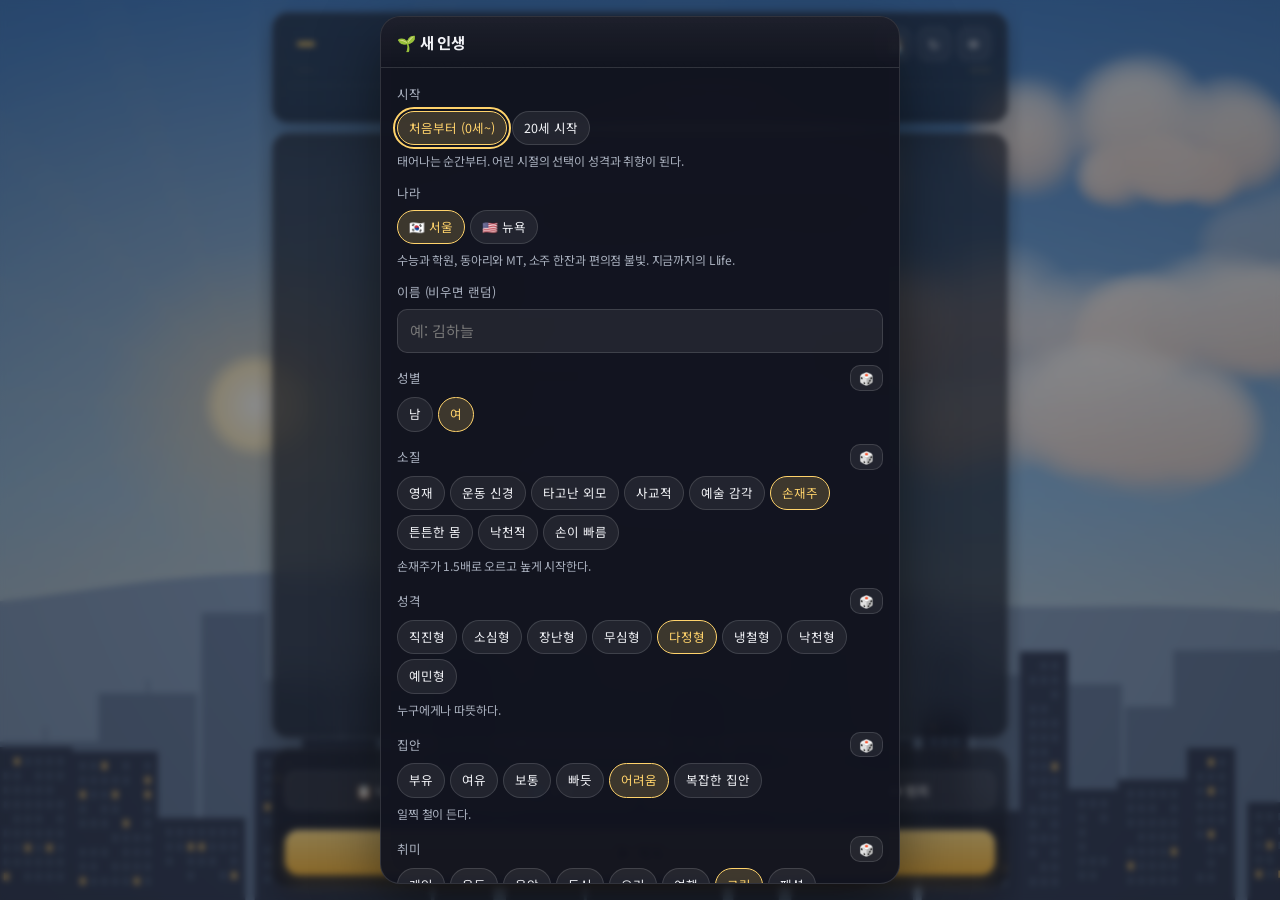
==== commit 38a6586f: "지도·행동력 100·부동산·관계망·장소 인원·번호 묻기·캠퍼스 (1~6단계) 1단계 지도·행동력: 장소 버튼 목록 → 🗺️ 지도(서울·뉴욕 그림, 핀을 누르면 이동).   하루 행" ====
--- a/index.html
+++ b/index.html
@@ -18,14 +18,18 @@
 <script defer src="data/dialogues.js"></script>
 <script defer src="data/crime.js"></script>
 <script defer src="data/events.js"></script>
+<script defer src="data/events2.js"></script>
 <script defer src="data/freshman.js"></script>
 <script defer src="data/story.js"></script>
 <script defer src="data/quick.js"></script>
 <script defer src="data/places.js"></script>
 <script defer src="data/encounter.js"></script>
 <script defer src="data/region.js"></script>
+<script defer src="data/map.js"></script>
+<script defer src="data/housing.js"></script>
 <script defer src="js/weather.js"></script>
 <script defer src="js/scenes.js"></script>
+<script defer src="js/citymap.js"></script>
 <script defer src="js/face.js"></script>
 <script defer src="js/outfit.js"></script>
 <script defer src="js/avatar.js"></script>
--- a/css/style.css
+++ b/css/style.css
@@ -516,3 +516,87 @@
 .br-cell.on{border-color:var(--accent)}
 .br-cell.used{opacity:.6}
 .br-cell small{color:var(--text-dim);font-size:10.5px}
+/* 행동력 막대 (100 기준) — 하루 + 새벽(빨강) */
+.dots .apbar{flex:1 1 0;height:8px;border-radius:5px;background:rgba(255,255,255,.12);overflow:hidden;position:relative}
+.dots .apbar.late{flex:0 0 26%;box-shadow:inset 0 0 0 1.5px rgba(255,154,138,.6);background:transparent}
+.dots .apbar i{position:absolute;left:0;top:0;bottom:0;border-radius:5px;background:linear-gradient(90deg,var(--accent-2),var(--accent));box-shadow:0 0 6px rgba(255,211,107,.35);transition:width .25s}
+.dots .apbar.late i{background:rgba(255,154,138,.55);box-shadow:none}
+/* 지도 (js/citymap.js 배경 + 핀 버튼) */
+.cmap{position:relative;width:100%;max-width:440px;margin:0 auto;aspect-ratio:360/460;border-radius:14px;overflow:hidden;box-shadow:inset 0 0 0 1px var(--panel-border)}
+.cmap .cm-svg{position:absolute;inset:0;width:100%;height:100%}
+.cmap.night .cm-svg{filter:brightness(.5) saturate(.75) hue-rotate(-12deg)}
+.cm-dl{font:800 17px var(--font);fill:rgba(40,46,60,.2);letter-spacing:.08em}
+.cm-river{font:700 11px var(--font);fill:rgba(255,255,255,.85);letter-spacing:.3em}
+.cm-n text{font:700 7px var(--font);fill:#333}
+.cmap .pin{position:absolute;transform:translate(-50%,-30%);display:flex;flex-direction:column;align-items:center;gap:0;padding:0;background:none;border:0;box-shadow:none;color:#1d2230;min-width:44px;cursor:pointer}
+.cmap .pin .pi{display:grid;place-items:center;width:30px;height:30px;border-radius:50%;background:#fff;font-size:16px;line-height:1;box-shadow:0 2px 6px rgba(0,0,0,.35),0 0 0 2px rgba(255,255,255,.7);transition:transform .15s}
+.cmap .pin .pn{margin-top:2px;padding:0 4px;border-radius:5px;background:rgba(255,255,255,.88);font-size:10.5px;font-weight:700;line-height:1.35;white-space:nowrap}
+.cmap .pin small{font-size:9.5px;font-weight:700;color:#7a5200;background:rgba(255,236,190,.92);border-radius:5px;padding:0 3px;line-height:1.3;margin-top:1px;white-space:nowrap}
+.cmap .pin:hover:not(:disabled) .pi,.cmap .pin:focus-visible .pi{transform:scale(1.15)}
+.cmap .pin:disabled{cursor:default;opacity:1}
+.cmap .pin:disabled .pi{filter:grayscale(1);opacity:.6}
+.cmap .pin:disabled .pn{color:#5a6070}
+.cmap .pin:disabled small{color:#6a6a6a;background:rgba(232,232,232,.92);font-weight:600}
+.cmap .pin.here:disabled .pi{filter:none;opacity:1}
+.cmap .pin.here:disabled .pn{color:#1d2230}
+.cmap .pin.reg .pi{box-shadow:0 2px 6px rgba(0,0,0,.35),0 0 0 2px var(--accent)}
+.cmap .pin.here .pi,.cmap .pin.at .pi{box-shadow:0 0 0 3px #e74c3c,0 2px 8px rgba(0,0,0,.4)}
+.cmap .pin.here .pi::after,.cmap .pin.at .pi::after{content:'';position:absolute;width:30px;height:30px;border-radius:50%;border:2px solid #e74c3c;animation:pinPulse 1.6s ease-out infinite}
+.cmap .pin.here small,.cmap .pin.at small{color:#fff;background:#e74c3c}
+.cmap .pin.at .pn::before{content:'📍 '}
+.cmap.night .pin .pn{background:rgba(30,34,48,.88);color:#f1f2f6}
+@keyframes pinPulse{from{transform:scale(1);opacity:.9}to{transform:scale(1.9);opacity:0}}
+@media (prefers-reduced-motion:reduce){.cmap .pin .pi::after{animation:none}}
+.map-btn{background:var(--btn-on)!important}
+/* 부동산 창 */
+.house{padding:10px 2px 12px;border-bottom:1px solid var(--line);display:grid;gap:5px}
+.house.cur{background:rgba(255,211,107,.06);border-radius:10px;padding:10px 8px}
+.house-h{display:flex;align-items:center;gap:6px;flex-wrap:wrap}
+.house-ic{font-size:20px}
+.house-m{margin-left:auto;font-size:12px}
+.house-d{margin:0;font-size:13px;line-height:1.5}
+.house-nb{margin:0;font-size:12px}
+.house button{justify-self:start;padding:7px 14px;border-radius:99px;font-size:13px}
+.hh-bar{display:flex;height:9px;border-radius:5px;overflow:hidden;background:rgba(255,255,255,.08)}
+.hh-bar i{display:block;height:100%}
+.hh-leg{display:flex;flex-wrap:wrap;gap:4px 10px;font-size:11px;color:var(--text-dim)}
+.hh-leg b{display:inline-block;width:8px;height:8px;border-radius:2px;margin-right:3px;vertical-align:0}
+/* 인간 관계망 (실 잇기) */
+.pview{display:flex;gap:6px;margin-bottom:8px}
+.pview button{flex:1;padding:8px;border-radius:99px;font-size:13px}
+.pview button[aria-selected="true"]{background:var(--btn-on);box-shadow:inset 0 0 0 1px rgba(255,211,107,.5)}
+.web{position:relative;width:100%;max-width:440px;margin:4px auto 6px;aspect-ratio:1;border-radius:50%;background:radial-gradient(circle at 50% 50%,rgba(255,211,107,.08),rgba(255,255,255,.02) 60%,transparent 72%)}
+.wb-svg{position:absolute;inset:0;width:100%;height:100%;overflow:visible}
+.wb-n{position:absolute;transform:translate(-50%,-50%);display:flex;flex-direction:column;align-items:center;padding:0;background:none;border:0;box-shadow:none;min-width:0;cursor:pointer;z-index:2}
+.wb-n .av,.wb-n svg{border-radius:50%;box-shadow:0 0 0 2px var(--c),0 2px 6px rgba(0,0,0,.4);background:var(--av-bg)}
+.wb-n > span{margin-top:2px;font-size:9.5px;line-height:1.2;white-space:nowrap;padding:0 3px;border-radius:4px;background:rgba(10,12,18,.72);color:var(--text);max-width:64px;overflow:hidden;text-overflow:ellipsis}
+.wb-n > span i{font-style:normal}
+.wb-n:hover .av,.wb-n:focus-visible .av{transform:scale(1.12)}
+.wb-me{position:absolute;left:50%;top:50%;transform:translate(-50%,-50%);display:flex;flex-direction:column;align-items:center;z-index:3}
+.wb-me svg,.wb-me .av{border-radius:50%;box-shadow:0 0 0 3px var(--accent),0 0 16px rgba(255,211,107,.5)}
+.wb-me span{font-size:11px;font-weight:700;color:var(--accent)}
+.wb-ic{position:absolute;transform:translate(-50%,-50%);display:flex;align-items:center;gap:1px;padding:1px 4px 1px 3px;border-radius:99px;background:rgba(14,16,25,.88);box-shadow:0 0 0 1px rgba(255,111,168,.45);z-index:1;pointer-events:none}
+.wb-ic svg{width:15px;height:13px}
+.wb-ic b{color:#ff6fa8;font-size:10px;line-height:1}
+.wb-ic.sm{font-size:10px;padding:0 3px;box-shadow:0 0 0 1px rgba(244,197,66,.45)}
+.wb-leg{display:flex;flex-wrap:wrap;gap:4px 10px;font-size:11px;color:var(--text-dim);margin:2px 0 4px}
+.wb-leg b{display:inline-block;width:12px;height:3px;border-radius:2px;margin-right:4px;vertical-align:3px}
+.wb-legsex svg{width:15px;height:12px;vertical-align:-2px;margin-right:2px}
+/* 장소의 사람 목록 (한 줄씩) */
+.here{display:flex;flex-direction:column;gap:3px;max-height:460px;overflow-y:auto;overscroll-behavior:contain;padding-right:2px}
+.here-g{margin:6px 2px 1px;font-size:11.5px;font-weight:700;color:var(--text-dim)}
+.here-g small{font-weight:400;margin-left:3px}
+.hp{grid-template-columns:28px minmax(0,1fr) auto;gap:8px;padding:4px 10px 4px 6px;border-radius:10px}
+.hp .av{width:28px;height:37px}
+.hp .hn{display:flex;align-items:center;gap:4px;min-width:0;flex-wrap:nowrap;overflow:hidden}
+.hp .hn b{flex:0 1 auto}
+.hp .hr{justify-self:end;white-space:nowrap;max-width:110px;overflow:hidden;text-overflow:ellipsis}
+.hp.x .hn b{font-weight:600}
+.bd{flex:none;font-size:10px;line-height:1.5;padding:0 5px;border-radius:99px;background:rgba(255,255,255,.08);color:var(--text-dim);white-space:nowrap}
+.bd.wed{background:rgba(244,197,66,.18);color:#f4d27a}
+.bd.cp{background:rgba(255,93,143,.16);color:#ff9dbb}
+.bd.hey{background:rgba(143,224,160,.16)}
+.bd.ph{background:none;padding:0}
+.br-info .bd{vertical-align:1px}
+.map-tog{justify-self:end;margin:0 0 4px auto;display:block;padding:6px 12px;border-radius:99px;font-size:12.5px}
+.cmap.campus .cm-dl{fill:rgba(40,46,60,.35);font-size:15px}
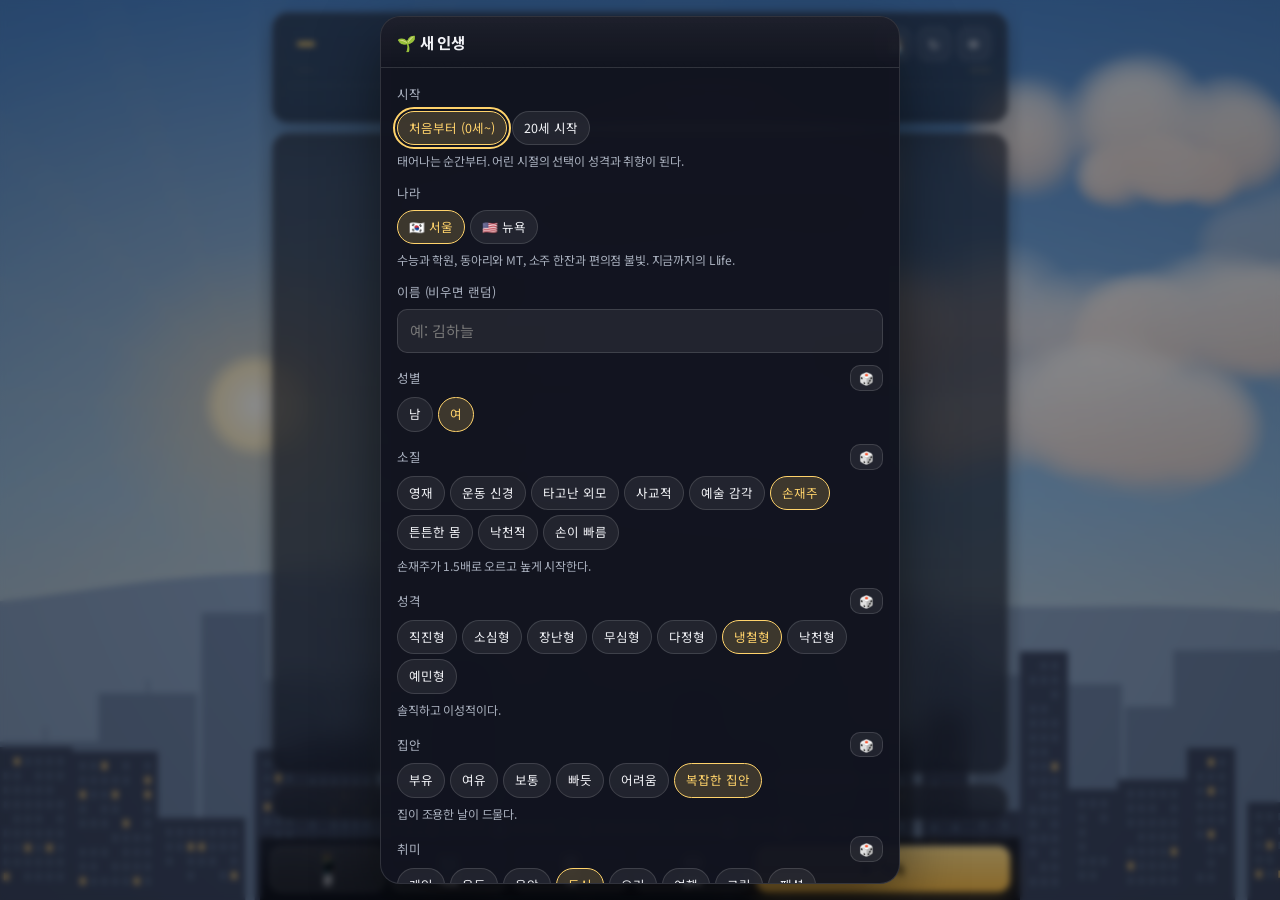
==== commit b5422d55: "모바일 화면 + 📱 게임 속 폰 + 현실적인 부동산(방구하기 앱) - 모바일 기준: 아래 고정 탭바(폰·지도·나·범죄·진행 버튼), 한 줄 HUD와   접는 능력치, 아래에서 올라" ====
--- a/index.html
+++ b/index.html
@@ -27,6 +27,7 @@
 <script defer src="data/region.js"></script>
 <script defer src="data/map.js"></script>
 <script defer src="data/housing.js"></script>
+<script defer src="data/realty.js"></script>
 <script defer src="js/weather.js"></script>
 <script defer src="js/scenes.js"></script>
 <script defer src="js/citymap.js"></script>
@@ -55,6 +56,7 @@
     <div class="sub"><span id="role"></span><span id="trait"></span><span id="money"></span></div>
     <div class="rule" aria-hidden="true">━━━━━━━━━━━━━━━━━━━━━━━━━━━━━━━━━━━━━━━━━━━━━━━━━━━━━━━━━━━━━━━━━━━━━━━━━━━━━━━━━━━━━━━━━━━━━━━━━━━━</div>
     <div class="conds" id="conds"></div>
+    <button type="button" class="ab-tog" id="abTog" aria-expanded="false">능력치 <span id="abSum"></span> <b>▾</b></button>
     <div class="abils" id="abils"></div>
   </header>
 
@@ -62,21 +64,24 @@
 
   <section class="controls panel" aria-label="행동">
     <div class="season-row"><span id="season"></span><span class="dots" id="ap" aria-hidden="true"></span><span class="dim" id="apNum"></span></div>
-    <div class="menu-row">
-      <button type="button" id="meBtn">📋 나</button>
-      <button type="button" id="peopleBtn">👥 관계</button>
-      <button type="button" id="jobBtn">💼 직업</button>
-      <button type="button" id="crimeBtn">🕶 범죄</button>
-    </div>
+    <div class="flow" id="flow" hidden></div>
     <div class="where" id="where"></div>
-    <div class="flow" id="flow" hidden></div>
-    <button type="button" class="age-btn" id="ageUp">▶ 계속</button>
   </section>
 </main>
 
+<!-- 아래 탭바: 📱 폰(연락처·관계망·부동산·구인·은행·지도·앨범) · 🗺️ 지도 · 📋 나 · 🕶 범죄 · 큰 버튼(계속·다음 주·잠자기) -->
+<nav class="tabbar" id="tabbar" aria-label="메뉴">
+  <button type="button" id="phoneBtn"><span class="ti">📱</span><span>폰</span></button>
+  <button type="button" id="mapBtn"><span class="ti">🗺️</span><span>지도</span></button>
+  <button type="button" id="meBtn"><span class="ti">📋</span><span>나</span></button>
+  <button type="button" id="crimeBtn"><span class="ti">🕶</span><span>범죄</span></button>
+  <button type="button" class="age-btn" id="ageUp">▶ 계속</button>
+</nav>
+
 <div class="modal-wrap" id="modal" hidden>
   <div class="modal panel" role="dialog" aria-modal="true" aria-labelledby="mTitle">
-    <div class="m-head"><span id="mTitle"></span><button type="button" id="mClose" aria-label="닫기">✕</button></div>
+    <div class="ph-status" id="phStatus" aria-hidden="true"></div>
+    <div class="m-head"><button type="button" class="m-back" id="mBack" aria-label="뒤로" hidden>‹</button><span id="mTitle"></span><button type="button" id="mClose" aria-label="닫기">✕</button></div>
     <div class="m-body" id="mBody"></div>
   </div>
 </div>
--- a/css/style.css
+++ b/css/style.css
@@ -600,3 +600,154 @@
 .br-info .bd{vertical-align:1px}
 .map-tog{justify-self:end;margin:0 0 4px auto;display:block;padding:6px 12px;border-radius:99px;font-size:12.5px}
 .cmap.campus .cm-dl{fill:rgba(40,46,60,.35);font-size:15px}
+
+/* ═════ 휴대폰 기준 레이아웃 (모든 화면 공통: 아래 탭바 / 좁은 화면: 압축 상단·접는 능력치·아래에서 올라오는 창) ═════ */
+:root{--tab-h:62px}
+.app{padding-bottom:calc(var(--tab-h) + 18px + env(safe-area-inset-bottom,0px))}
+.tabbar{position:fixed;left:50%;bottom:0;transform:translateX(-50%);z-index:2;width:100%;max-width:760px;display:grid;grid-template-columns:repeat(4,minmax(0,1fr)) minmax(0,2.2fr);gap:6px;align-items:stretch;padding:8px 10px calc(8px + env(safe-area-inset-bottom,0px));background:linear-gradient(180deg,rgba(14,16,25,.72),rgba(10,12,18,.94));border-top:1px solid var(--panel-border);-webkit-backdrop-filter:blur(14px);backdrop-filter:blur(14px)}
+.app.off ~ .tabbar{opacity:0;pointer-events:none}
+.tabbar button{display:flex;flex-direction:column;align-items:center;justify-content:center;gap:1px;min-height:46px;padding:4px 2px;font-size:11px;font-weight:600;border-radius:12px;line-height:1.1}
+.tabbar button .ti{font-size:19px;line-height:1.1}
+.tabbar button[hidden]{display:none}
+.tabbar:has(#crimeBtn[hidden]){grid-template-columns:repeat(3,minmax(0,1fr)) minmax(0,2.2fr)}
+.tabbar .age-btn{flex-direction:row;font-size:14.5px;padding:6px 8px;white-space:nowrap;overflow:hidden;text-overflow:ellipsis}
+.ab-tog{display:none}
+.flow{flex-wrap:nowrap;overflow-x:auto;scrollbar-width:none;margin:0 -2px;padding:0 2px 2px}
+.flow::-webkit-scrollbar{display:none}
+.flow button{flex:0 0 auto}
+@media (max-width:600px){
+  .app{padding:8px 8px calc(var(--tab-h) + 14px + env(safe-area-inset-bottom,0px));gap:8px}
+  .hud{padding:10px 12px}
+  .who{font-size:16.5px;gap:6px}
+  .tools button{width:32px;height:32px}
+  .sub{padding:4px 0 8px;font-size:12px}
+  .conds{grid-template-columns:auto minmax(28px,1fr) auto auto minmax(28px,1fr) auto;gap:4px 6px;padding-top:8px;font-size:12px}
+  .conds .lt{display:none}
+  .ab-tog{display:flex;align-items:center;gap:6px;width:100%;margin-top:8px;padding:6px 10px;font-size:12px;border-radius:10px;background:rgba(255,255,255,.04);text-align:left;color:var(--text-dim)}
+  .ab-tog #abSum{flex:1;min-width:0;overflow:hidden;text-overflow:ellipsis;white-space:nowrap;color:var(--text)}
+  .ab-tog b{transition:transform .2s}
+  .ab-tog[aria-expanded="true"] b{transform:rotate(180deg)}
+  .abils{display:none;padding-top:6px}
+  .hud.ab-open .abils{display:grid}
+  .ab{padding:4px 7px 5px}
+  .log{flex:0 0 auto;height:22vh;min-height:110px;padding:2px 12px 10px;font-size:13.5px;line-height:1.6}
+  .controls{padding:10px;gap:8px}
+  .season-row{font-size:12.5px}
+  .modal-wrap{padding:0;padding-top:env(safe-area-inset-top,0px);align-items:flex-end}
+  .modal{max-width:none;max-height:calc(100% - 24px);border-radius:20px 20px 0 0;padding-bottom:env(safe-area-inset-bottom,0px);animation:mUp .24s ease-out}
+  .m-head{padding:12px 14px;position:relative}
+  .m-head::before{content:'';position:absolute;left:50%;top:5px;width:38px;height:4px;margin-left:-19px;border-radius:4px;background:rgba(255,255,255,.18)}
+  .m-head button{width:38px;height:38px;font-size:16px}
+  .m-body{padding:14px 12px}
+  .choices button{padding:13px 14px;min-height:46px}
+  .acts{grid-template-columns:repeat(3,1fr)}
+  .act{min-height:44px}
+  .hp{min-height:46px}
+  .here{max-height:none}
+}
+@keyframes mUp{from{transform:translateY(40px);opacity:.6}to{transform:none;opacity:1}}
+
+/* ═════ 📱 게임 속 핸드폰 ═════ */
+.ph-status{display:none}
+.m-back{display:none}
+.modal.phone-ui{max-width:400px;height:min(800px,100%);border-radius:40px;border:9px solid #0b0d12;box-shadow:0 0 0 1px rgba(255,255,255,.12),0 30px 70px rgba(0,0,0,.6);background:linear-gradient(180deg,#151a26,#0f121b)}
+.modal.phone-ui .ph-status{display:flex;align-items:center;justify-content:space-between;padding:9px 22px 3px;font-size:12px;font-weight:700;letter-spacing:.02em;color:#e9ecf3;font-variant-numeric:tabular-nums}
+.ph-isl{width:84px;height:22px;border-radius:12px;background:#000}
+.modal.phone-ui .m-head{border-bottom:1px solid rgba(255,255,255,.06);padding:8px 12px;background:none}
+.modal.phone-ui .m-head::before{display:none}
+.modal.phone-ui .m-back{display:block;width:36px;height:36px;padding:0;font-size:24px;line-height:1;border-radius:10px;background:none;border:0}
+.modal.phone-ui .m-back[hidden]{display:none}
+.modal.phone-ui .m-body{padding:12px}
+.ph-home{display:grid;gap:14px;padding:6px 2px 10px;min-height:100%}
+.ph-clock{display:flex;flex-direction:column;align-items:center;padding:14px 0 4px}
+.ph-clock b{font-size:52px;font-weight:300;letter-spacing:-.02em;line-height:1;font-variant-numeric:tabular-nums}
+.ph-clock span{margin-top:6px;font-size:13px;color:var(--text-dim)}
+.ph-widget{display:flex;justify-content:center;flex-wrap:wrap;gap:6px}
+.ph-widget span{padding:5px 11px;border-radius:99px;background:rgba(255,255,255,.08);font-size:12.5px}
+.ph-apps{display:grid;grid-template-columns:repeat(4,1fr);gap:16px 6px;padding:10px 4px}
+.ph-app{position:relative;display:flex;flex-direction:column;align-items:center;gap:5px;padding:0;background:none;border:0;box-shadow:none;min-width:0}
+.ph-app .ai{display:grid;place-items:center;width:58px;height:58px;border-radius:17px;font-size:28px;background:linear-gradient(160deg,color-mix(in srgb,var(--bg) 80%,#fff),var(--bg));box-shadow:0 6px 14px rgba(0,0,0,.35),inset 0 1px 0 rgba(255,255,255,.3)}
+.ph-app .an{font-size:11.5px;color:#e9ecf3;white-space:nowrap;overflow:hidden;text-overflow:ellipsis;max-width:100%}
+.ph-app:active:not(:disabled) .ai{transform:scale(.94)}
+.ph-badge{position:absolute;top:-4px;right:calc(50% - 36px);min-width:20px;height:20px;padding:0 5px;border-radius:99px;background:#ff3b30;color:#fff;font-size:11px;line-height:20px;text-align:center;font-weight:700}
+.ph-tip{margin:auto 0 0;text-align:center;font-size:11.5px;color:var(--text-dim)}
+/* 📇 연락처·관계망은 폰 안에서도 같은 화면 */
+.modal.phone-ui .plist{gap:4px}
+/* 🏠 방구하기 */
+.rt-tabs{display:flex;gap:4px;padding:3px;border-radius:12px;background:rgba(255,255,255,.06)}
+.rt-tabs button{flex:1;padding:8px 4px;font-size:13px;border:0;border-radius:9px;background:none}
+.rt-tabs button[aria-selected="true"]{background:#2f80ed;color:#fff;font-weight:700}
+.rt-chips{display:flex;gap:5px;overflow-x:auto;scrollbar-width:none;padding:1px}
+.rt-chips::-webkit-scrollbar{display:none}
+.rt-chips.wrap{flex-wrap:wrap}
+.rt-chips button{flex:0 0 auto;padding:6px 11px;font-size:12.5px;border-radius:99px;white-space:nowrap}
+.rt-chips button[aria-pressed="true"]{background:rgba(47,128,237,.25);border-color:#2f80ed;color:#cfe2ff}
+.rt-note{margin:-2px 0 0;font-size:11.5px}
+.rt-list{display:grid;gap:8px}
+.rt-card{display:grid;grid-template-columns:112px minmax(0,1fr) auto;gap:10px;align-items:start;padding:8px;text-align:left;border-radius:14px;background:rgba(255,255,255,.05)}
+.rt-card.gone{opacity:.5}
+.rt-ph{width:112px;height:84px;border-radius:10px;overflow:hidden;display:block;background:#222}
+.rt-ph .room,.rt-hero .room{display:block;width:100%;height:100%}
+.rt-i{display:flex;flex-direction:column;gap:1px;min-width:0;font-size:12px;line-height:1.4}
+.rt-i > span{overflow:hidden;text-overflow:ellipsis;white-space:nowrap}
+.rt-p{font-size:15.5px;font-weight:800;color:#fff;letter-spacing:-.02em}
+.rt-fv{font-size:18px;color:#ff6b81;line-height:1}
+.rt-tags{display:flex;flex-wrap:wrap;gap:3px;margin-top:2px;white-space:normal!important}
+.rt-tag{font-style:normal;font-size:10px;line-height:1.6;padding:0 6px;border-radius:5px;background:rgba(47,128,237,.18);color:#a9cbff}
+.rt-tag.hot{background:rgba(255,77,79,.2);color:#ff9d9e}
+.rt-tag.ag{background:rgba(39,174,96,.22);color:#8fe0b0}
+.rt-tag.gone{background:rgba(255,255,255,.12);color:#bbb}
+.rt-tag.seen{background:rgba(255,211,107,.15);color:var(--accent)}
+.rt-hero{position:relative;height:200px;margin:-12px -12px 0;overflow:hidden;background:#222}
+.rt-badge{position:absolute;left:10px;top:10px;padding:3px 9px;border-radius:99px;background:#27ae60;color:#fff;font-size:11.5px;font-weight:700}
+.rt-badge.gone{left:auto;right:10px;background:#555}
+.rt-pricebox{display:flex;flex-direction:column;gap:2px}
+.rt-pricebox b{font-size:22px;font-weight:800;letter-spacing:-.02em}
+.rt-pricebox > span{font-size:13px;color:var(--text-dim)}
+.rt-table{width:100%;border-collapse:collapse;font-size:13px}
+.rt-table th{text-align:left;font-weight:500;color:var(--text-dim);padding:6px 8px 6px 0;width:34%;vertical-align:top;border-bottom:1px solid var(--line)}
+.rt-table td{padding:6px 0;border-bottom:1px solid var(--line)}
+.rt-table td.p{color:var(--plus)}
+.rt-table td.m{color:var(--minus)}
+.rt-table tr.sum th,.rt-table tr.sum td{font-weight:800;color:var(--text)}
+.rt-opts{display:flex;flex-wrap:wrap;gap:5px}
+.rt-opts span{font-size:11.5px;padding:3px 9px;border-radius:99px;background:rgba(255,255,255,.07)}
+.rt-say{margin:0;font-size:13px}
+.rt-notes{margin:0;padding:0;list-style:none;display:grid;gap:3px;font-size:13px}
+.rt-notes .bad{color:#ff9d9e}
+.rt-notes .good{color:var(--plus)}
+.rt-reg{margin:0;padding:8px 10px;border-radius:10px;background:rgba(255,255,255,.05);font-size:13px}
+.rt-reg.bad{background:rgba(255,77,79,.14);color:#ffb3b3}
+.rt-acts{position:sticky;bottom:-14px;display:flex;flex-wrap:wrap;gap:6px;padding:16px 0 10px;background:linear-gradient(180deg,rgba(15,18,27,0),#10131c 14px)}
+.rt-acts button{flex:1 1 auto;padding:10px 8px;font-size:13px;border-radius:12px}
+.rt-acts button small{font-size:10.5px;color:var(--text-dim)}
+button.hot{background:linear-gradient(180deg,#3d8ef5,#2f6fd6);border-color:#2f80ed;color:#fff;font-weight:700}
+button.hot small{color:#d8e8ff!important}
+.rt-ct-h{margin:0;display:flex;flex-direction:column}
+.rt-ct-h span{font-size:20px;font-weight:800}
+.rt-warn{margin:0;padding:8px 10px;border-radius:10px;background:rgba(255,183,77,.13);color:#ffd08a;font-size:12.5px}
+.rt-home{display:grid;gap:10px}
+.rt-parents{padding:11px;border-radius:12px}
+/* 🏦 은행 · 📷 앨범 */
+.bk-bal{display:flex;flex-direction:column;align-items:center;padding:14px;border-radius:16px;background:linear-gradient(140deg,#1f9d6b,#127a52)}
+.bk-bal span{font-size:12.5px;opacity:.85}
+.bk-bal b{font-size:28px;font-weight:800;letter-spacing:-.02em}
+.bk-assets{display:grid;grid-template-columns:repeat(3,1fr);gap:6px}
+.bk-assets div{display:flex;flex-direction:column;padding:8px;border-radius:12px;background:rgba(255,255,255,.05);font-size:11.5px;color:var(--text-dim)}
+.bk-assets b{font-size:13px;color:var(--text)}
+.bk-lines{display:grid;gap:2px}
+.bk-lines div,.bk-net{display:flex;justify-content:space-between;padding:7px 2px;border-bottom:1px solid var(--line);font-size:13.5px}
+.bk-net{border:0;font-weight:800;font-size:15px}
+b.neg{color:var(--minus)}
+b.pos{color:var(--plus)}
+.al{display:grid;gap:8px}
+.al-i{padding:10px 12px;border-radius:12px;background:rgba(255,211,107,.07);border-left:3px solid var(--accent)}
+.al-a{font-size:11.5px;color:var(--accent);font-weight:700}
+.al-i p{margin:2px 0 0;font-size:13.5px}
+@media (max-width:600px){
+  .modal.phone-ui{max-width:none;height:calc(100% - 10px);border-radius:24px 24px 0 0;border:0;border-top:1px solid rgba(255,255,255,.12)}
+  .ph-isl{width:64px;height:18px}
+  .rt-card{grid-template-columns:96px minmax(0,1fr) auto}
+  .rt-ph{width:96px;height:72px}
+}
+.rt-chips{min-height:32px}
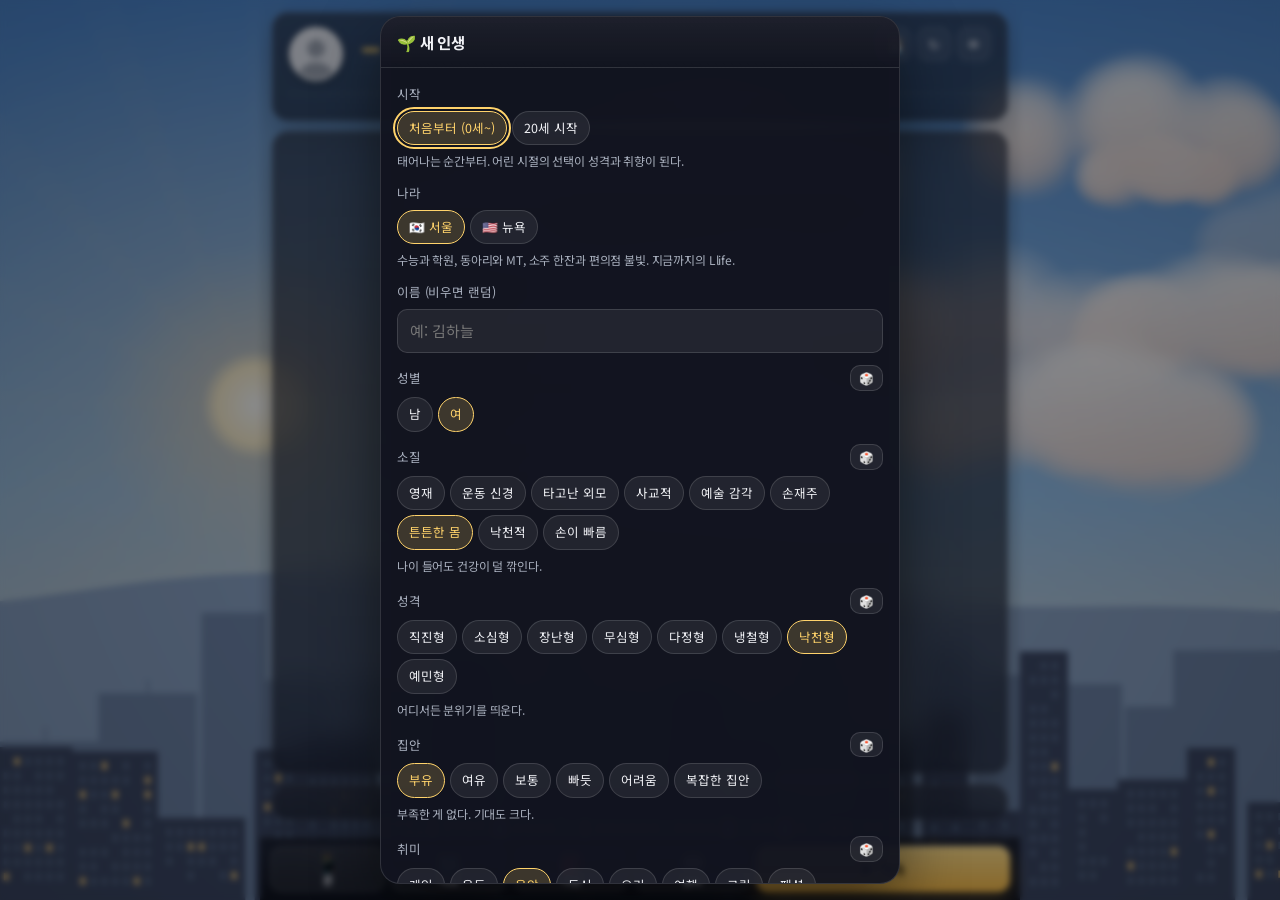
==== commit 8897605a: "프로필 원 + 🍽 먹을 것(식당·배달·가방) + 그날 밤 현실 대사·다음 날 + 방구하기 앱 다시 - HUD: 왼쪽에 회색 사람 모양 프로필 원(누르면 👤 내 정보 — 상태·능력치" ====
--- a/index.html
+++ b/index.html
@@ -28,6 +28,7 @@
 <script defer src="data/map.js"></script>
 <script defer src="data/housing.js"></script>
 <script defer src="data/realty.js"></script>
+<script defer src="data/food.js"></script>
 <script defer src="js/weather.js"></script>
 <script defer src="js/scenes.js"></script>
 <script defer src="js/citymap.js"></script>
@@ -44,20 +45,21 @@
 
 <main class="app" id="app">
   <header class="hud panel">
-    <div class="rule" aria-hidden="true">━━━━━━━━━━━━━━━━━━━━━━━━━━━━━━━━━━━━━━━━━━━━━━━━━━━━━━━━━━━━━━━━━━━━━━━━━━━━━━━━━━━━━━━━━━━━━━━━━━━━</div>
     <div class="who">
-      <span id="name"></span><span id="age"></span><span id="gender" class="dim"></span>
+      <!-- 프로필 원: 누르면 내 정보(능력치·상태·기록 수치 전부) -->
+      <button type="button" class="me-av" id="meAv" aria-label="내 정보 — 능력치·기록"><svg viewBox="0 0 64 64" aria-hidden="true"><defs><clipPath id="meAvClip"><circle cx="32" cy="32" r="32"/></clipPath></defs><g clip-path="url(#meAvClip)"><rect width="64" height="64" fill="#dfe2e8"/><circle cx="32" cy="25" r="11.5" fill="#9aa1ac"/><path d="M7 68c0-15 11-25.5 25-25.5S57 53 57 68z" fill="#9aa1ac"/></g></svg></button>
+      <div class="who-t">
+        <div class="who-n"><span id="name"></span><span id="age"></span><span id="gender" class="dim"></span></div>
+        <div class="sub"><span id="role"></span><span id="trait"></span><span id="money"></span></div>
+      </div>
       <span class="tools">
         <button type="button" id="slotsBtn" aria-label="저장 칸">💾</button>
         <button type="button" id="restart" aria-label="새 인생">↻</button>
         <button type="button" id="hide" aria-label="배경만 보기">👁</button>
       </span>
     </div>
-    <div class="sub"><span id="role"></span><span id="trait"></span><span id="money"></span></div>
-    <div class="rule" aria-hidden="true">━━━━━━━━━━━━━━━━━━━━━━━━━━━━━━━━━━━━━━━━━━━━━━━━━━━━━━━━━━━━━━━━━━━━━━━━━━━━━━━━━━━━━━━━━━━━━━━━━━━━</div>
+    <!-- 홈 화면엔 행복·건강·성욕만. 능력치·기록은 프로필 원을 눌러서 -->
     <div class="conds" id="conds"></div>
-    <button type="button" class="ab-tog" id="abTog" aria-expanded="false">능력치 <span id="abSum"></span> <b>▾</b></button>
-    <div class="abils" id="abils"></div>
   </header>
 
   <section class="log panel" id="log" aria-label="인생 기록"></section>
@@ -69,11 +71,11 @@
   </section>
 </main>
 
-<!-- 아래 탭바: 📱 폰(연락처·관계망·부동산·구인·은행·지도·앨범) · 🗺️ 지도 · 📋 나 · 🕶 범죄 · 큰 버튼(계속·다음 주·잠자기) -->
+<!-- 아래 탭바: 📱 폰(연락처·관계망·부동산·배달·구인·은행·지도·앨범) · 🗺️ 지도 · 🎒 가방(먹을 것) · 🕶 범죄 · 큰 버튼(계속·다음 주·잠자기) -->
 <nav class="tabbar" id="tabbar" aria-label="메뉴">
   <button type="button" id="phoneBtn"><span class="ti">📱</span><span>폰</span></button>
   <button type="button" id="mapBtn"><span class="ti">🗺️</span><span>지도</span></button>
-  <button type="button" id="meBtn"><span class="ti">📋</span><span>나</span></button>
+  <button type="button" id="bagBtn"><span class="ti">🎒</span><span>가방</span></button>
   <button type="button" id="crimeBtn"><span class="ti">🕶</span><span>범죄</span></button>
   <button type="button" class="age-btn" id="ageUp">▶ 계속</button>
 </nav>
--- a/css/style.css
+++ b/css/style.css
@@ -63,36 +63,43 @@
 /* 상단 정보 */
 .hud{padding:14px 16px;flex:none}
 .rule{display:none}
-.who{display:flex;align-items:center;gap:8px;font-size:18px;font-weight:700;letter-spacing:-.02em}
+.who{display:flex;align-items:center;gap:12px;letter-spacing:-.02em}
+.me-av{flex:none;width:54px;height:54px;padding:0;border-radius:50%;overflow:hidden;background:#dfe2e8;border:2px solid rgba(255,255,255,.55);box-shadow:0 2px 10px rgba(0,0,0,.35);cursor:pointer;transition:transform .15s,box-shadow .15s}
+.me-av svg{display:block;width:100%;height:100%}
+.me-av:hover{transform:scale(1.04);box-shadow:0 0 0 3px rgba(255,211,107,.45),0 2px 10px rgba(0,0,0,.35)}
+.who-t{flex:1;min-width:0;display:flex;flex-direction:column;gap:3px}
+.who-n{display:flex;align-items:center;gap:7px;font-size:18px;font-weight:700;white-space:nowrap;overflow:hidden}
+#name{overflow:hidden;text-overflow:ellipsis}
 #age{font-size:12.5px;font-weight:700;color:#2a1f05;background:var(--accent);padding:2px 9px;border-radius:99px;letter-spacing:0}
 .who .dim{font-weight:500;font-size:13px}
-.tools{margin-left:auto;display:flex;gap:6px}
+.tools{margin-left:auto;align-self:flex-start;display:flex;gap:6px}
 .tools button{width:34px;height:34px;padding:0;font-size:14px;font-weight:400;border-radius:11px}
-.sub{display:flex;flex-wrap:wrap;align-items:center;gap:4px 8px;padding:6px 0 12px;font-size:12.5px;color:var(--text-dim);border-bottom:1px solid var(--line)}
+.sub{display:flex;flex-wrap:wrap;align-items:center;gap:4px 8px;font-size:12.5px;color:var(--text-dim)}
 #trait{color:var(--accent);background:rgba(255,211,107,.1);padding:1px 9px;border-radius:99px}
-#money{margin-left:auto;font-weight:700;color:var(--accent);background:rgba(255,211,107,.1);padding:3px 11px;border-radius:99px;font-variant-numeric:tabular-nums}
+#money{font-weight:700;color:var(--accent);background:rgba(255,211,107,.1);padding:3px 11px;border-radius:99px;font-variant-numeric:tabular-nums}
 #money.neg{color:var(--minus);background:rgba(255,154,138,.1)}
 .stats{display:grid;grid-template-columns:auto 1fr auto;gap:6px 10px;padding-top:8px;font-size:13.5px;align-items:center}
 .bar{color:var(--accent);white-space:nowrap;overflow:hidden;display:flex;align-items:center}
 .bar.low{color:var(--minus)}
 .num{text-align:right;min-width:3ch;color:var(--text-dim);font-variant-numeric:tabular-nums}
 
-/* 상태 + 능력 등급 */
-.conds{display:grid;grid-template-columns:auto 1fr auto auto 1fr auto;gap:6px 10px;padding-top:12px;font-size:13px;align-items:center}
-.conds .lt{margin-left:4px;font-size:11px;color:#f2a7c3;white-space:nowrap}
-.abils{display:grid;grid-template-columns:repeat(4,1fr);gap:6px;padding-top:10px;font-size:12.5px}
-.ab{display:grid;grid-template-columns:minmax(0,1fr) auto;grid-template-areas:"l l" "b g";align-items:center;gap:1px 6px;padding:5px 8px 6px;border-radius:11px;background:rgba(255,255,255,.045);border:1px solid var(--line);white-space:nowrap;overflow:hidden}
-.ab > span:first-child{grid-area:l;overflow:hidden;text-overflow:ellipsis;color:var(--text-dim);font-size:12px}
-.ab .g{grid-area:g;font-weight:800;min-width:1.1em;text-align:right;font-size:14px;line-height:1.2}
-.ab .pb{grid-area:b;color:var(--accent);display:flex}
-.ab .pb .meter{width:100%;height:4px}
+/* 상태 게이지 (홈 화면은 행복·건강·성욕만) */
+.conds{display:grid;grid-auto-flow:column;grid-auto-columns:minmax(0,1fr);gap:8px;margin-top:12px;padding-top:12px;border-top:1px solid var(--line)}
+.cd{display:grid;grid-template-columns:minmax(0,1fr) auto;align-items:center;gap:5px 6px;padding:7px 10px 8px;border-radius:12px;background:rgba(255,255,255,.05);border:1px solid var(--line);font-size:12.5px;min-width:0}
+.cd .cl{color:var(--text-dim);white-space:nowrap;overflow:hidden;text-overflow:ellipsis}
+.cd .cn{font-size:15px;font-variant-numeric:tabular-nums;line-height:1}
+.cd .meter.cm{grid-column:1 / -1;width:100%;height:5px}
+.cd-happy{color:#ffd36b}.cd-health{color:#7fdc9a}.cd-libido{color:#ff8fbf}
+.cd.low{color:var(--minus);border-color:rgba(255,154,138,.35)}
+.cd-libido.low{color:#ff5fa2;border-color:rgba(255,95,162,.4)}
+.cd .cn{color:var(--text)}
+.conds .lt{margin-left:4px;font-size:10.5px;color:#f2a7c3;white-space:nowrap}
+.me-rec dt{white-space:nowrap}
 .g-F,.g-E{color:var(--text-dim)}
 .g-D,.g-C{color:var(--text)}
 .g-B,.g-A{color:var(--plus)}
 .g-S,.g-SS{color:var(--accent)}
 .g-SSS{color:#ff8fc0;text-shadow:0 0 6px rgba(255,110,170,.7)}
-@media (max-width:330px){.abils{grid-template-columns:repeat(3,1fr)}}
-@media (min-width:700px){.abils{grid-template-columns:repeat(8,minmax(0,1fr))}}
 
 /* 기록 */
 .log{flex:1 1 auto;min-height:150px;overflow-y:auto;padding:4px 16px 14px;font-size:14.5px;line-height:1.7;overscroll-behavior:contain;scrollbar-width:thin;scrollbar-color:rgba(255,255,255,.2) transparent}
@@ -164,7 +171,7 @@
 @keyframes mIn{from{opacity:0;transform:translateY(8px) scale(.985)}to{opacity:1;transform:none}}
 .m-head{display:flex;align-items:center;gap:8px;padding:14px 16px;border-bottom:1px solid var(--line);font-weight:700;font-size:15.5px;background:linear-gradient(180deg,rgba(255,255,255,.05),rgba(255,255,255,0))}
 .m-head button{margin-left:auto;width:32px;height:32px;padding:0;font-weight:400;border-radius:10px}
-.m-body{padding:16px;overflow-y:auto;display:grid;gap:12px;font-size:14.5px;line-height:1.65;scrollbar-width:thin;scrollbar-color:rgba(255,255,255,.2) transparent}
+.m-body{padding:16px;overflow-y:auto;display:grid;grid-auto-rows:max-content;gap:12px;font-size:14.5px;line-height:1.65;scrollbar-width:thin;scrollbar-color:rgba(255,255,255,.2) transparent}
 .m-body p{margin:0}
 .choices{display:grid;gap:8px}
 .choices button{text-align:left;padding:12px 14px;font-size:14px;border-radius:12px;background:linear-gradient(180deg,rgba(255,255,255,.08),rgba(255,255,255,.04))}
@@ -611,25 +618,21 @@
 .tabbar button[hidden]{display:none}
 .tabbar:has(#crimeBtn[hidden]){grid-template-columns:repeat(3,minmax(0,1fr)) minmax(0,2.2fr)}
 .tabbar .age-btn{flex-direction:row;font-size:14.5px;padding:6px 8px;white-space:nowrap;overflow:hidden;text-overflow:ellipsis}
-.ab-tog{display:none}
 .flow{flex-wrap:nowrap;overflow-x:auto;scrollbar-width:none;margin:0 -2px;padding:0 2px 2px}
 .flow::-webkit-scrollbar{display:none}
 .flow button{flex:0 0 auto}
 @media (max-width:600px){
   .app{padding:8px 8px calc(var(--tab-h) + 14px + env(safe-area-inset-bottom,0px));gap:8px}
   .hud{padding:10px 12px}
-  .who{font-size:16.5px;gap:6px}
+  .who{gap:10px}
+  .me-av{width:48px;height:48px}
+  .who-n{font-size:16.5px;gap:6px}
   .tools button{width:32px;height:32px}
-  .sub{padding:4px 0 8px;font-size:12px}
-  .conds{grid-template-columns:auto minmax(28px,1fr) auto auto minmax(28px,1fr) auto;gap:4px 6px;padding-top:8px;font-size:12px}
+  .sub{font-size:12px}
+  .conds{gap:6px;margin-top:9px;padding-top:9px}
+  .cd{padding:6px 8px 7px;font-size:12px}
+  .cd .cn{font-size:14px}
   .conds .lt{display:none}
-  .ab-tog{display:flex;align-items:center;gap:6px;width:100%;margin-top:8px;padding:6px 10px;font-size:12px;border-radius:10px;background:rgba(255,255,255,.04);text-align:left;color:var(--text-dim)}
-  .ab-tog #abSum{flex:1;min-width:0;overflow:hidden;text-overflow:ellipsis;white-space:nowrap;color:var(--text)}
-  .ab-tog b{transition:transform .2s}
-  .ab-tog[aria-expanded="true"] b{transform:rotate(180deg)}
-  .abils{display:none;padding-top:6px}
-  .hud.ab-open .abils{display:grid}
-  .ab{padding:4px 7px 5px}
   .log{flex:0 0 auto;height:22vh;min-height:110px;padding:2px 12px 10px;font-size:13.5px;line-height:1.6}
   .controls{padding:10px;gap:8px}
   .season-row{font-size:12.5px}
@@ -684,26 +687,37 @@
 .rt-chips button[aria-pressed="true"]{background:rgba(47,128,237,.25);border-color:#2f80ed;color:#cfe2ff}
 .rt-note{margin:-2px 0 0;font-size:11.5px}
 .rt-list{display:grid;gap:8px}
-.rt-card{display:grid;grid-template-columns:112px minmax(0,1fr) auto;gap:10px;align-items:start;padding:8px;text-align:left;border-radius:14px;background:rgba(255,255,255,.05)}
+.rt-card{display:grid;grid-template-columns:116px minmax(0,1fr);gap:11px;align-items:start;padding:8px;text-align:left;border-radius:14px;background:rgba(255,255,255,.05)}
 .rt-card.gone{opacity:.5}
-.rt-ph{width:112px;height:84px;border-radius:10px;overflow:hidden;display:block;background:#222}
+.rt-ph{position:relative;width:116px;height:96px;border-radius:10px;overflow:hidden;display:block;background:#222}
+.rt-pc{position:absolute;left:5px;bottom:5px;padding:1px 6px;border-radius:6px;background:rgba(0,0,0,.55);color:#fff;font-size:10px;font-weight:600}
+.rt-ph .rt-fv{position:absolute;right:5px;top:3px;text-shadow:0 1px 3px rgba(0,0,0,.6)}
 .rt-ph .room,.rt-hero .room{display:block;width:100%;height:100%}
 .rt-i{display:flex;flex-direction:column;gap:1px;min-width:0;font-size:12px;line-height:1.4}
 .rt-i > span{overflow:hidden;text-overflow:ellipsis;white-space:nowrap}
 .rt-p{font-size:15.5px;font-weight:800;color:#fff;letter-spacing:-.02em}
 .rt-fv{font-size:18px;color:#ff6b81;line-height:1}
+.rt-s{color:var(--text)}
+.rt-ti{color:var(--text-dim);font-size:11.5px}
+.rt-tag.ok{background:rgba(39,174,96,.18);color:#7fe0a6}
 .rt-tags{display:flex;flex-wrap:wrap;gap:3px;margin-top:2px;white-space:normal!important}
 .rt-tag{font-style:normal;font-size:10px;line-height:1.6;padding:0 6px;border-radius:5px;background:rgba(47,128,237,.18);color:#a9cbff}
 .rt-tag.hot{background:rgba(255,77,79,.2);color:#ff9d9e}
 .rt-tag.ag{background:rgba(39,174,96,.22);color:#8fe0b0}
 .rt-tag.gone{background:rgba(255,255,255,.12);color:#bbb}
 .rt-tag.seen{background:rgba(255,211,107,.15);color:var(--accent)}
-.rt-hero{position:relative;height:200px;margin:-12px -12px 0;overflow:hidden;background:#222}
+.rt-hero{position:relative;height:220px;margin:-12px -12px 0;overflow:hidden;background:#222}
+.rt-pv{position:absolute;top:50%;width:34px;height:34px;margin-top:-17px;padding:0;border-radius:50%;background:rgba(0,0,0,.4);border:0;color:#fff;font-size:20px;line-height:1}
+.rt-pv.l{left:8px}.rt-pv.r{right:8px}
+.rt-cnt{position:absolute;right:10px;bottom:10px;padding:2px 9px;border-radius:99px;background:rgba(0,0,0,.55);color:#fff;font-size:11.5px}
 .rt-badge{position:absolute;left:10px;top:10px;padding:3px 9px;border-radius:99px;background:#27ae60;color:#fff;font-size:11.5px;font-weight:700}
 .rt-badge.gone{left:auto;right:10px;background:#555}
 .rt-pricebox{display:flex;flex-direction:column;gap:2px}
-.rt-pricebox b{font-size:22px;font-weight:800;letter-spacing:-.02em}
+.rt-pricebox > b{font-size:22px;font-weight:800;letter-spacing:-.02em}
 .rt-pricebox > span{font-size:13px;color:var(--text-dim)}
+.rt-pricebox .rt-mn{color:var(--text);font-size:12.5px}
+.rt-pricebox .rt-mn b{color:var(--accent)}
+.rt-title{margin:0;font-size:14.5px;font-weight:700}
 .rt-table{width:100%;border-collapse:collapse;font-size:13px}
 .rt-table th{text-align:left;font-weight:500;color:var(--text-dim);padding:6px 8px 6px 0;width:34%;vertical-align:top;border-bottom:1px solid var(--line)}
 .rt-table td{padding:6px 0;border-bottom:1px solid var(--line)}
@@ -747,7 +761,93 @@
 @media (max-width:600px){
   .modal.phone-ui{max-width:none;height:calc(100% - 10px);border-radius:24px 24px 0 0;border:0;border-top:1px solid rgba(255,255,255,.12)}
   .ph-isl{width:64px;height:18px}
-  .rt-card{grid-template-columns:96px minmax(0,1fr) auto}
-  .rt-ph{width:96px;height:72px}
+  .rt-card{grid-template-columns:104px minmax(0,1fr)}
+  .rt-ph{width:104px;height:88px}
 }
 .rt-chips{min-height:32px}
+
+/* 🍽 먹을 것 — 장소의 먹기 줄 · 메뉴 카드 · 🎒 가방 · 🛵 배달 앱 */
+.food-bar{display:flex;flex-wrap:wrap;gap:6px;margin-bottom:6px}
+.food-bar button{flex:1 1 auto;padding:9px 10px;border-radius:12px;font-size:13.5px}
+.food-bar button small{color:var(--text-dim);margin-left:2px}
+.fd-stat{font-size:12.5px;color:var(--text-dim);margin:8px 0 10px}
+.fd-stat b{color:var(--accent)}
+.fd-note{font-size:12.5px;margin:0 0 8px}
+.fd-mate{font-size:13px;color:#f2a7c3;margin:0 0 8px}
+.fd-card{display:flex;align-items:center;gap:10px;padding:9px 10px;margin-bottom:7px;border-radius:14px;background:rgba(255,255,255,.05);border:1px solid var(--line)}
+.fd-card.off{opacity:.62}
+.fd-ic{flex:none;width:42px;height:42px;display:grid;place-items:center;font-size:24px;border-radius:12px;background:rgba(255,255,255,.08)}
+.fd-i{flex:1;min-width:0;display:flex;flex-direction:column;gap:3px}
+.fd-i b{font-size:14px}
+.fd-i small{font-size:11.5px}
+.fd-tags{display:flex;flex-wrap:wrap;gap:4px}
+.fd-tags i{font-style:normal;font-size:10.5px;padding:1px 7px;border-radius:99px;background:rgba(255,255,255,.08);color:var(--text-dim)}
+.fd-tags i.bad{background:rgba(255,154,138,.16);color:var(--minus)}
+.fd-card > button{flex:none;min-width:76px;display:flex;flex-direction:column;align-items:center;gap:1px;padding:7px 9px;border-radius:12px;font-size:12.5px}
+.fd-card > button small{font-size:10.5px;color:var(--text-dim)}
+.fd-b2{flex:none;display:flex;align-items:center;gap:6px;text-align:center}
+.fd-b2 button{padding:8px 10px;border-radius:12px;font-size:12.5px}
+.fd-b2 .ghost{background:none;border-color:transparent;padding:8px 6px}
+.fd-dlv{width:100%;margin-top:4px;padding:11px;border-radius:12px;font-weight:700}
+.dv-addr{font-size:13.5px;margin:2px 0 8px}
+.dv-list{display:flex;flex-direction:column;gap:7px;margin-top:8px}
+.dv-card{display:flex;align-items:center;gap:12px;padding:10px;border-radius:14px;text-align:left;background:rgba(255,255,255,.05)}
+.dv-ic{flex:none;width:54px;height:54px;display:grid;place-items:center;font-size:30px;border-radius:14px;background:linear-gradient(135deg,rgba(42,193,188,.35),rgba(42,193,188,.12))}
+.dv-i{flex:1;min-width:0;display:flex;flex-direction:column;gap:2px;font-size:12.5px}
+.dv-i b{font-size:14.5px}
+.dv-meta{color:#ffd36b}
+.dv-meta small{color:var(--text-dim)}
+.dv-hero{display:flex;align-items:center;gap:12px;padding:10px 0 12px;border-bottom:1px solid var(--line);margin-bottom:10px}
+.dv-hero div{display:flex;flex-direction:column;gap:2px;font-size:12.5px}
+.dv-hero b{font-size:16px}
+
+/* 🏠 방구하기 (직방·다방·네이버 부동산 / StreetEasy 참고): 카테고리 · 필터 바 · 지도 · 상세 섹션 */
+.rt-cat{flex:none;min-height:40px;display:flex;gap:2px;overflow-x:auto;scrollbar-width:none;border-bottom:1px solid var(--line);margin:2px -2px 0}
+.rt-cat::-webkit-scrollbar{display:none}
+.rt-cat button{flex:0 0 auto;padding:9px 10px 8px;font-size:13.5px;border:0;border-bottom:2.5px solid transparent;border-radius:0;background:none;color:var(--text-dim)}
+.rt-cat button[aria-pressed="true"]{color:#fff;font-weight:800;border-bottom-color:#2f80ed}
+.rt-sep{flex:0 0 1px;background:var(--line);margin:4px 2px}
+.rt-bar{flex:none;min-height:34px;display:flex;align-items:center;gap:6px;font-size:12.5px;color:var(--text-dim)}
+.rt-bar > span:first-child{flex:1;min-width:0}
+.rt-bar b{color:var(--text)}
+.rt-bar select{padding:5px 6px;border-radius:9px;font-size:12px;background:rgba(255,255,255,.06);color:var(--text);border:1px solid var(--line)}
+.rt-vw{display:flex;border:1px solid var(--line);border-radius:9px;overflow:hidden}
+.rt-vw button{padding:5px 8px;font-size:12px;border:0;border-radius:0;background:none}
+.rt-vw button[aria-pressed="true"]{background:#2f80ed;color:#fff}
+.rt-dong{padding:2px 8px;border-radius:99px;font-size:11.5px;background:rgba(47,128,237,.25);border-color:#2f80ed;color:#cfe2ff}
+.rt-map{flex:none;position:relative;aspect-ratio:360/460;border-radius:14px;overflow:hidden;border:1px solid var(--line)}
+.rt-map svg{position:absolute;inset:0;display:block;width:100%;height:100%}
+.rt-map .dl{font-size:11px;fill:#5b6470;text-anchor:middle;font-weight:700}
+.rt-bub{cursor:pointer}
+.rt-bub rect,.rt-bub path{fill:#2f80ed}
+.rt-bub text{font-size:10px;fill:#fff;text-anchor:middle;font-weight:700}
+.rt-bub text.v{font-size:9.5px;font-weight:500;fill:#e3eeff}
+.rt-bub.on rect,.rt-bub.on path{fill:#ff5a5f}
+.rt-sec{margin:14px 0 6px;padding-top:12px;border-top:6px solid rgba(255,255,255,.04)}
+.rt-ic{display:grid;grid-template-columns:repeat(4,minmax(0,1fr));gap:8px 4px}
+.rt-ic span{display:flex;flex-direction:column;align-items:center;gap:2px;font-size:11px;color:var(--text-dim);text-align:center}
+.rt-ic i{font-style:normal;font-size:20px;width:40px;height:40px;display:grid;place-items:center;border-radius:12px;background:rgba(255,255,255,.06)}
+.rt-mini{position:relative;width:100%;aspect-ratio:180/100;border-radius:12px;overflow:hidden}
+.rt-mini svg{position:absolute;inset:0;width:100%;height:100%}
+.rt-mini .st{font-size:9px;text-anchor:middle}
+.rt-loc{margin:6px 0 0;font-size:13px;line-height:1.7}
+.rt-near{display:flex;flex-wrap:wrap;gap:6px}
+.rt-near span{font-size:12px;padding:5px 9px;border-radius:10px;background:rgba(255,255,255,.06)}
+.rt-near b{color:#7fe0a6;font-weight:700}
+.rt-trades{display:grid;gap:6px}
+.rt-trades div{display:grid;grid-template-columns:90px 1fr auto;align-items:center;gap:8px;font-size:12px}
+.rt-trades span{color:var(--text-dim)}
+.rt-trades i{height:8px;border-radius:4px;background:linear-gradient(90deg,#2f80ed,#6fb1ff)}
+.rt-trades b{font-size:12.5px}
+.rt-office{display:flex;align-items:center;gap:10px;padding:10px;border-radius:14px;background:rgba(255,255,255,.05)}
+.rt-office .ro-ic{font-size:24px;width:44px;height:44px;display:grid;place-items:center;border-radius:12px;background:rgba(47,128,237,.2)}
+.rt-office > div{flex:1;min-width:0;display:flex;flex-direction:column;gap:1px;font-size:12px}
+.rt-office b{font-size:13.5px}
+.rt-office button{flex:none;padding:8px 10px;border-radius:12px;font-size:12.5px}
+.rt-ans{margin:8px 0 0;padding:8px 10px;border-radius:10px;background:rgba(47,128,237,.12);font-size:12.5px}
+.rt-report{margin-top:8px;width:100%;padding:9px;border-radius:12px;border-color:rgba(255,77,79,.5);color:#ff9d9e}
+.rt-sim{display:flex;gap:8px;overflow-x:auto;scrollbar-width:none;padding-bottom:2px}
+.rt-sim::-webkit-scrollbar{display:none}
+.rt-sim button{flex:0 0 132px;display:flex;flex-direction:column;gap:2px;padding:6px;border-radius:12px;text-align:left;font-size:12px}
+.rt-sim button > span{display:block;height:80px;border-radius:9px;overflow:hidden}
+.rt-sim small{color:var(--text-dim);font-size:10.5px}
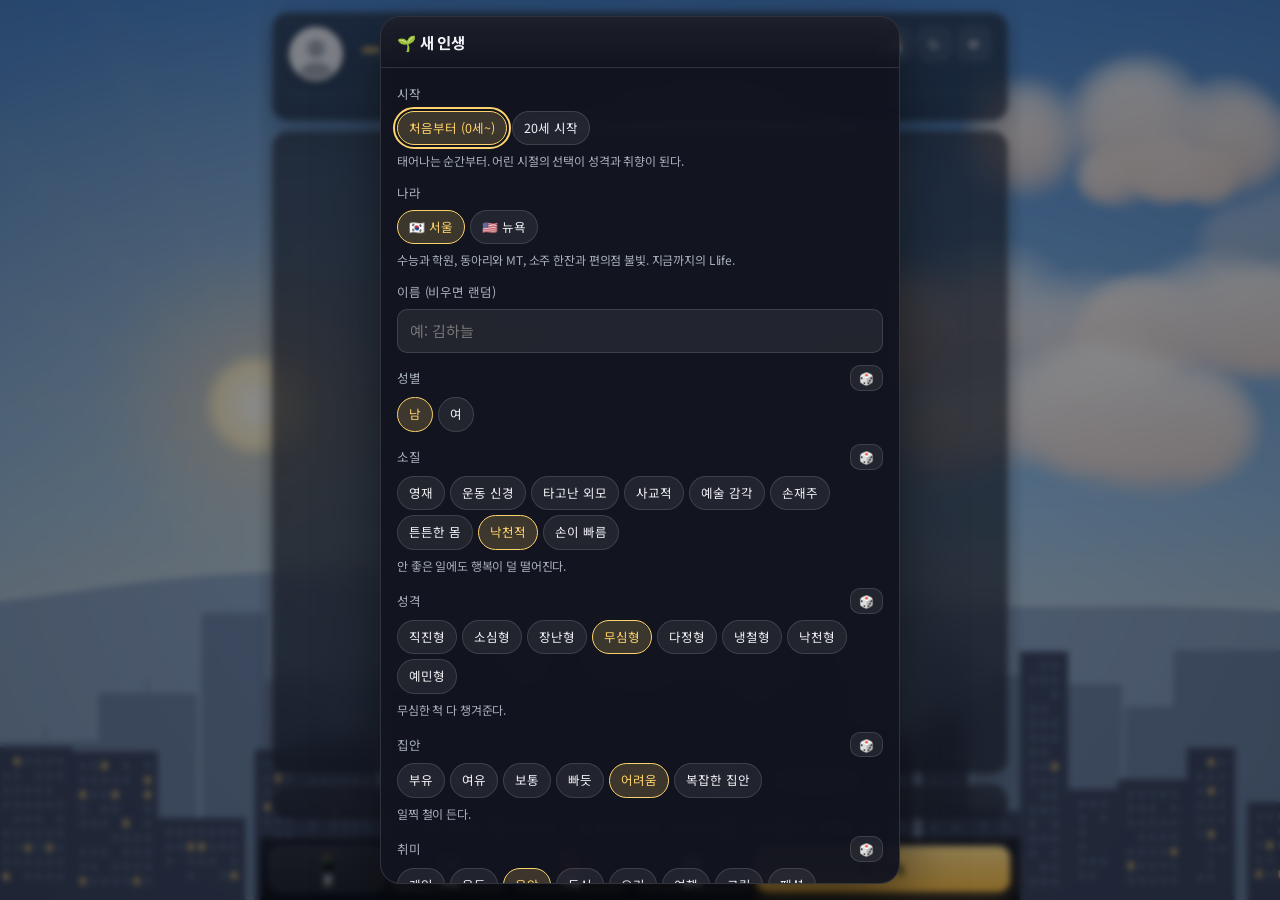
==== commit 56477660: "v28: 먼저 다가오는 이성 · 구인 사이트 · 행동 창 주사위 · 현실 지도·교통·학교 - 먼저 다가오는 이성 (ap_*): 매력·외모가 높을수록 술집·카페·도서관·헬스장·번화가" ====
--- a/index.html
+++ b/index.html
@@ -29,8 +29,10 @@
 <script defer src="data/housing.js"></script>
 <script defer src="data/realty.js"></script>
 <script defer src="data/food.js"></script>
+<script defer src="data/acts.js"></script>
 <script defer src="js/weather.js"></script>
 <script defer src="js/scenes.js"></script>
+<script defer src="js/act.js"></script>
 <script defer src="js/citymap.js"></script>
 <script defer src="js/face.js"></script>
 <script defer src="js/outfit.js"></script>
--- a/css/style.css
+++ b/css/style.css
@@ -530,6 +530,32 @@
 .dots .apbar.late i{background:rgba(255,154,138,.55);box-shadow:none}
 /* 지도 (js/citymap.js 배경 + 핀 버튼) */
 .cmap{position:relative;width:100%;max-width:440px;margin:0 auto;aspect-ratio:360/460;border-radius:14px;overflow:hidden;box-shadow:inset 0 0 0 1px var(--panel-border)}
+/* 시내 지도 720×920: 크게(스크롤) / 한눈에 */
+.cmap-view{position:relative;overflow:auto;max-height:min(64vh,660px);border-radius:14px;box-shadow:inset 0 0 0 1px var(--panel-border);overscroll-behavior:contain;-webkit-overflow-scrolling:touch;background:#e9ece2}
+.cmap-view .cmap{aspect-ratio:720/920;max-width:none;border-radius:0;box-shadow:none}
+.cmap-view.big .cmap{width:720px}
+.cmap-view.fit .cmap{width:100%}
+.cmap-view.fit .pin .pn,.cmap-view.fit .pin small{display:none}
+.cmap-view.fit .pin .pi{width:24px;height:24px;font-size:13px}
+.cm-dong{font:700 10.5px var(--font);fill:#3c4456;paint-order:stroke;stroke:rgba(255,255,255,.85);stroke-width:3px}
+.cm-st{font:600 8.5px var(--font);fill:#2b3240;paint-order:stroke;stroke:rgba(255,255,255,.9);stroke-width:2.5px}
+.cm-kc{font:800 8.5px var(--font);fill:#fff}
+.cm-kn{font:600 7.5px var(--font);fill:#5a4a3a;paint-order:stroke;stroke:rgba(255,255,255,.85);stroke-width:2px}
+.cmap-view .cm-dl{font-size:30px;fill:rgba(40,46,60,.13)}
+.cmap .pin.off{opacity:.55}
+.cmap .pin.off .pn,.cmap .pin.off small{display:none}
+.cmap .pin.home .pi{background:#fff3d6;box-shadow:0 2px 6px rgba(0,0,0,.35),0 0 0 2px #f4b740}
+.ride-bar{display:flex;gap:6px;overflow-x:auto;padding:2px 0 8px;scrollbar-width:none}
+.ride-bar::-webkit-scrollbar{display:none}
+.ride-bar button{flex:none;padding:6px 11px;border-radius:999px;font-size:13px;white-space:nowrap}
+.ride-bar button[aria-pressed="true"]{background:var(--accent);color:#1d1606;border-color:transparent;font-weight:800}
+.ride-bar .ride-car small{opacity:.75;margin-left:2px}
+.ride-late{margin:-2px 0 8px}
+.cm-legend{display:flex;flex-wrap:wrap;align-items:center;gap:6px 10px;margin:8px 0 0;font-size:12px;color:var(--text-dim)}
+.cm-legend .k{display:inline-grid;place-items:center;width:15px;height:15px;margin-right:3px;border-radius:4px;font:800 9px var(--font);color:#fff;font-style:normal;vertical-align:-2px}
+.cm-legend .k.kinder{background:#f27ab0}.cm-legend .k.elem{background:#f2994a}.cm-legend .k.mid{background:#4a90d9}.cm-legend .k.high{background:#8e6bd1}
+.cm-zoom{margin-left:auto;padding:4px 10px;border-radius:999px;font-size:12px}
+.cm-zoom + .cm-zoom{margin-left:0}
 .cmap .cm-svg{position:absolute;inset:0;width:100%;height:100%}
 .cmap.night .cm-svg{filter:brightness(.5) saturate(.75) hue-rotate(-12deg)}
 .cm-dl{font:800 17px var(--font);fill:rgba(40,46,60,.2);letter-spacing:.08em}
@@ -815,13 +841,13 @@
 .rt-vw button{padding:5px 8px;font-size:12px;border:0;border-radius:0;background:none}
 .rt-vw button[aria-pressed="true"]{background:#2f80ed;color:#fff}
 .rt-dong{padding:2px 8px;border-radius:99px;font-size:11.5px;background:rgba(47,128,237,.25);border-color:#2f80ed;color:#cfe2ff}
-.rt-map{flex:none;position:relative;aspect-ratio:360/460;border-radius:14px;overflow:hidden;border:1px solid var(--line)}
+.rt-map{flex:none;position:relative;aspect-ratio:720/920;border-radius:14px;overflow:hidden;border:1px solid var(--line)}
 .rt-map svg{position:absolute;inset:0;display:block;width:100%;height:100%}
 .rt-map .dl{font-size:11px;fill:#5b6470;text-anchor:middle;font-weight:700}
 .rt-bub{cursor:pointer}
 .rt-bub rect,.rt-bub path{fill:#2f80ed}
-.rt-bub text{font-size:10px;fill:#fff;text-anchor:middle;font-weight:700}
-.rt-bub text.v{font-size:9.5px;font-weight:500;fill:#e3eeff}
+.rt-bub text{font-size:20px;fill:#fff;text-anchor:middle;font-weight:800}
+.rt-bub text.v{font-size:17px;font-weight:500;fill:#e3eeff}
 .rt-bub.on rect,.rt-bub.on path{fill:#ff5a5f}
 .rt-sec{margin:14px 0 6px;padding-top:12px;border-top:6px solid rgba(255,255,255,.04)}
 .rt-ic{display:grid;grid-template-columns:repeat(4,minmax(0,1fr));gap:8px 4px}
@@ -851,3 +877,51 @@
 .rt-sim button{flex:0 0 132px;display:flex;flex-direction:column;gap:2px;padding:6px;border-radius:12px;text-align:left;font-size:12px}
 .rt-sim button > span{display:block;height:80px;border-radius:9px;overflow:hidden}
 .rt-sim small{color:var(--text-dim);font-size:10.5px}
+
+/* 💼 구인 앱 — 공고 카드 · 공고 상세 · 지원 현황 · 이력서 */
+.jb-list,.jb-apps{display:grid;gap:8px}
+.jb-card{display:flex;flex-direction:column;gap:2px;padding:11px 12px;border-radius:14px;text-align:left;background:rgba(255,255,255,.05)}
+.jb-co{font-size:12px;color:var(--text-dim)}
+.jb-co small{color:#ffd36b}
+.jb-t{font-size:15px;font-weight:800;letter-spacing:-.01em}
+.jb-m{font-size:12.5px}
+.jb-app{display:flex;align-items:center;justify-content:space-between;gap:8px;padding:10px 12px;border-radius:14px;background:rgba(255,255,255,.05)}
+.jb-app > div:first-child{display:flex;flex-direction:column;gap:2px;min-width:0}
+.jb-ofr{display:flex;flex-direction:column;gap:5px;flex:none}
+.jb-ofr button{padding:7px 10px;border-radius:10px;font-size:12.5px}
+.jb-cvh{display:flex;align-items:center;gap:12px;margin-bottom:8px}
+.jb-cvh > div{display:flex;flex-direction:column}
+.jb-ph{width:52px;height:64px;display:grid;place-items:center;font-size:28px;border-radius:8px;background:#dfe2e8}
+.jb-pol{width:100%;margin-top:10px;padding:11px;border-radius:12px}
+.jb-hd{display:flex;align-items:center;gap:12px}
+.jb-hd > div{display:flex;flex-direction:column;gap:2px;min-width:0}
+.jb-logo{flex:none;width:48px;height:48px;display:grid;place-items:center;border-radius:12px;background:linear-gradient(135deg,#f2994a,#f2c94c);color:#2a1f05;font-weight:800;font-size:20px}
+.jb-me{display:grid;gap:6px}
+.jb-ch.hi{color:#6fdc8c}.jb-ch.mid{color:#ffd36b}.jb-ch.lo{color:#ff8a8a}
+/* 🎲 행동 창: 아이콘맨 장면 + 주사위 (js/act.js) */
+.act-stage{position:relative;border-radius:14px;overflow:hidden;aspect-ratio:16/10;background:#10131c;box-shadow:inset 0 0 0 1px var(--line)}
+.act-svg{position:absolute;inset:0;width:100%;height:100%;display:block}
+.act-tag{position:absolute;left:8px;bottom:8px;padding:3px 9px;border-radius:999px;background:rgba(8,10,16,.55);color:#fff;font-size:12px;backdrop-filter:blur(4px)}
+.act-roll{display:flex;align-items:center;gap:14px;margin:12px 0 6px}
+.die{flex:none;width:58px;height:58px;display:grid;grid-template:repeat(3,1fr)/repeat(3,1fr);padding:9px;border-radius:14px;background:linear-gradient(145deg,#fff,#e2e6ee);box-shadow:0 4px 0 #b4bbc9,0 8px 18px rgba(0,0,0,.35)}
+.die i{width:10px;height:10px;border-radius:50%;place-self:center}
+.die i.on{background:#1f2430;box-shadow:inset 0 1px 2px rgba(0,0,0,.5)}
+.die[data-face="1"] i.on{width:14px;height:14px;background:#d8343a}
+.die.rolling{animation:dieRoll .3s linear infinite}
+.die.land{animation:dieLand .4s cubic-bezier(.3,1.7,.5,1)}
+@keyframes dieRoll{0%{transform:rotate(0) translateY(0)}25%{transform:rotate(90deg) translateY(-9px)}50%{transform:rotate(180deg)}75%{transform:rotate(270deg) translateY(-6px)}100%{transform:rotate(360deg)}}
+@keyframes dieLand{0%{transform:scale(.7) rotate(-25deg)}100%{transform:none}}
+.act-mods{display:flex;flex-direction:column;gap:5px;min-width:0}
+.act-mods > div{display:flex;flex-wrap:wrap;gap:5px}
+.act-mod{padding:2px 9px;border-radius:999px;background:rgba(255,255,255,.07);font-size:12.5px}
+.act-mod.p{color:#6fdc8c}.act-mod.m{color:#ff8a8a}
+.act-res{margin:4px 0 2px;animation:logIn .3s ease-out}
+.act-grade{display:flex;align-items:baseline;flex-wrap:wrap;gap:4px 10px}
+.act-grade b{font-size:21px;font-weight:800;letter-spacing:-.01em}
+.act-grade small{font-size:12.5px;color:var(--text-dim)}
+.act-num{font-size:14px;font-weight:700;color:var(--text-dim)}
+.act-grade.g1 b{color:#ff7a7a}.act-grade.g2 b{color:#ffb36b}.act-grade.g5 b{color:#6fdc8c}
+.act-grade.g6 b{color:#ffd36b;text-shadow:0 0 12px rgba(255,211,107,.55)}
+.act-text{margin:6px 0 2px;line-height:1.55}
+.act-d{margin:0;font-size:13px}
+@media (prefers-reduced-motion:reduce){.die.rolling,.die.land,.act-res{animation:none}}
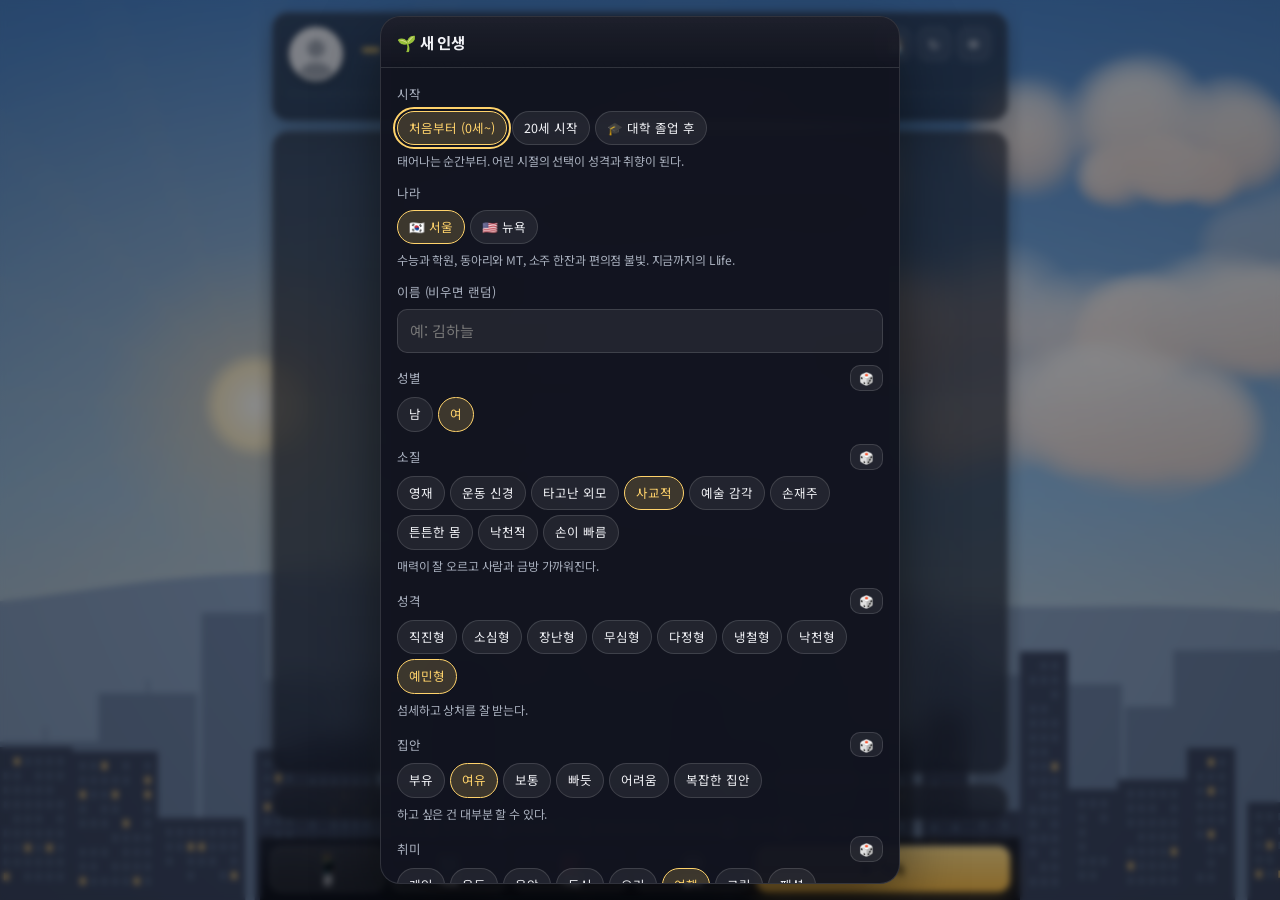
==== commit 58a1f0a4: "대학은 직접 가서 강의 듣기 + 자격증·경력 + 졸업 후 시작 + 회색 아바타 + 골목·화장실 장면 - 대학생: 아침엔 집에서 깸 → 지도에서 대학까지 직접 이동 → 강의실에서 시" ====
--- a/index.html
+++ b/index.html
@@ -20,6 +20,8 @@
 <script defer src="data/events.js"></script>
 <script defer src="data/events2.js"></script>
 <script defer src="data/freshman.js"></script>
+<script defer src="data/lecture.js"></script>
+<script defer src="data/career.js"></script>
 <script defer src="data/story.js"></script>
 <script defer src="data/quick.js"></script>
 <script defer src="data/places.js"></script>
--- a/css/style.css
+++ b/css/style.css
@@ -536,7 +536,6 @@
 .cmap-view.big .cmap{width:720px}
 .cmap-view.fit .cmap{width:100%}
 .cmap-view.fit .pin .pn,.cmap-view.fit .pin small{display:none}
-.cmap-view.fit .pin .pi{width:24px;height:24px;font-size:13px}
 .cm-dong{font:700 10.5px var(--font);fill:#3c4456;paint-order:stroke;stroke:rgba(255,255,255,.85);stroke-width:3px}
 .cm-st{font:600 8.5px var(--font);fill:#2b3240;paint-order:stroke;stroke:rgba(255,255,255,.9);stroke-width:2.5px}
 .cm-kc{font:800 8.5px var(--font);fill:#fff}
@@ -561,11 +560,10 @@
 .cm-dl{font:800 17px var(--font);fill:rgba(40,46,60,.2);letter-spacing:.08em}
 .cm-river{font:700 11px var(--font);fill:rgba(255,255,255,.85);letter-spacing:.3em}
 .cm-n text{font:700 7px var(--font);fill:#333}
-.cmap .pin{position:absolute;transform:translate(-50%,-30%);display:flex;flex-direction:column;align-items:center;gap:0;padding:0;background:none;border:0;box-shadow:none;color:#1d2230;min-width:44px;cursor:pointer}
-.cmap .pin .pi{display:grid;place-items:center;width:30px;height:30px;border-radius:50%;background:#fff;font-size:16px;line-height:1;box-shadow:0 2px 6px rgba(0,0,0,.35),0 0 0 2px rgba(255,255,255,.7);transition:transform .15s}
+.cmap .pin{position:absolute;--pi:30px;transform:translate(-50%,calc(var(--pi) / -2));z-index:1;display:flex;flex-direction:column;align-items:center;gap:0;padding:0;background:none;border:0;box-shadow:none;color:#1d2230;min-width:44px;cursor:pointer}
+.cmap .pin .pi{display:grid;place-items:center;position:relative;width:var(--pi);height:var(--pi);border-radius:50%;background:#fff;font-size:calc(var(--pi) * .53);line-height:1;box-shadow:0 2px 6px rgba(0,0,0,.35),0 0 0 2px rgba(255,255,255,.7);transition:box-shadow .15s}
 .cmap .pin .pn{margin-top:2px;padding:0 4px;border-radius:5px;background:rgba(255,255,255,.88);font-size:10.5px;font-weight:700;line-height:1.35;white-space:nowrap}
 .cmap .pin small{font-size:9.5px;font-weight:700;color:#7a5200;background:rgba(255,236,190,.92);border-radius:5px;padding:0 3px;line-height:1.3;margin-top:1px;white-space:nowrap}
-.cmap .pin:hover:not(:disabled) .pi,.cmap .pin:focus-visible .pi{transform:scale(1.15)}
 .cmap .pin:disabled{cursor:default;opacity:1}
 .cmap .pin:disabled .pi{filter:grayscale(1);opacity:.6}
 .cmap .pin:disabled .pn{color:#5a6070}
@@ -573,13 +571,7 @@
 .cmap .pin.here:disabled .pi{filter:none;opacity:1}
 .cmap .pin.here:disabled .pn{color:#1d2230}
 .cmap .pin.reg .pi{box-shadow:0 2px 6px rgba(0,0,0,.35),0 0 0 2px var(--accent)}
-.cmap .pin.here .pi,.cmap .pin.at .pi{box-shadow:0 0 0 3px #e74c3c,0 2px 8px rgba(0,0,0,.4)}
-.cmap .pin.here .pi::after,.cmap .pin.at .pi::after{content:'';position:absolute;width:30px;height:30px;border-radius:50%;border:2px solid #e74c3c;animation:pinPulse 1.6s ease-out infinite}
-.cmap .pin.here small,.cmap .pin.at small{color:#fff;background:#e74c3c}
-.cmap .pin.at .pn::before{content:'📍 '}
 .cmap.night .pin .pn{background:rgba(30,34,48,.88);color:#f1f2f6}
-@keyframes pinPulse{from{transform:scale(1);opacity:.9}to{transform:scale(1.9);opacity:0}}
-@media (prefers-reduced-motion:reduce){.cmap .pin .pi::after{animation:none}}
 .map-btn{background:var(--btn-on)!important}
 /* 부동산 창 */
 .house{padding:10px 2px 12px;border-bottom:1px solid var(--line);display:grid;gap:5px}
@@ -925,3 +917,133 @@
 .act-text{margin:6px 0 2px;line-height:1.55}
 .act-d{margin:0;font-size:13px}
 @media (prefers-reduced-motion:reduce){.die.rolling,.die.land,.act-res{animation:none}}
+/* 서울 지도: 확대/축소 (휠·두 손가락·＋/－) + 갈 수 있는 곳은 크게, 위에 빨간 표시 */
+.cmap-wrap{position:relative}
+.cmap-view.kr{cursor:grab;touch-action:pan-x pan-y;user-select:none;-webkit-user-select:none}
+.cmap-view.kr.drag{cursor:grabbing}
+.cmap-view.kr .cmap{aspect-ratio:720/920;max-width:none}
+.cm-zbtn{position:absolute;right:10px;top:10px;z-index:5;display:flex;flex-direction:column;gap:6px}
+.cm-zbtn button{width:40px;height:40px;padding:0;border-radius:12px;font-size:20px;font-weight:800;line-height:1;background:rgba(255,255,255,.94);color:#1d2230;border:1px solid rgba(0,0,0,.12);box-shadow:0 2px 8px rgba(0,0,0,.25)}
+.cm-hint{margin:2px 0 0;font-size:12px}
+.cm-legend .k.go{background:#e53935;border-radius:50% 50% 50% 0;transform:rotate(-45deg);width:12px;height:12px}
+.cmap-wrap{min-width:0;width:100%;max-width:100%}
+.cmap-view.kr{width:100%;max-width:100%}
+.cm-legend .k.me{background:#1a73e8;border-radius:50%;box-shadow:0 0 0 2px #fff,0 0 0 3px #1a73e8;width:11px;height:11px}
+/* 장소에서 일하는 사람 (교수님·담임 선생님·점원·사장님 …) */
+.bd.staff{background:#2f6fd6;color:#fff;font-weight:800}
+/* 지도 핀 (서울·뉴욕·캠퍼스 공통)
+   아이콘 가운데 = 좌표: --pi(아이콘 지름)의 반만큼 올림 → 크기·이름 줄이 바뀌어도 아이콘이 제자리
+   (예전엔 핀 전체 높이의 30%만큼 올려서, 이동하거나 확대·축소할 때 아이콘이 엉뚱하게 튀었다)
+   갈 수 있는 곳 = 빨간 고리 + 위에 빨간 핀 (가만히) · 내 위치 = 크고 파란 고리 + 통통 튐 + 파란 물결 + '나' */
+.cmap .pin.go{--pi:42px;z-index:3}
+.cmap .pin.go .pi{box-shadow:0 3px 10px rgba(0,0,0,.4),0 0 0 3px #e53935}
+.cmap .pin.go .pi::before{content:'';position:absolute;left:50%;top:-24px;width:18px;height:18px;margin-left:-9px;background:#e53935;border-radius:50% 50% 50% 0;transform:rotate(-45deg);box-shadow:0 2px 4px rgba(0,0,0,.4)}
+.cmap .pin.go .pi::after{content:'';position:absolute;left:50%;top:-18px;width:7px;height:7px;margin-left:-3.5px;border-radius:50%;background:#fff}
+.cmap .pin.go .pn{margin-top:3px;font-size:12.5px;font-weight:800;padding:1px 6px;background:#fff;color:#1d2230;box-shadow:0 1px 4px rgba(0,0,0,.25)}
+.cmap .pin.go small{font-size:11px;padding:0 4px}
+.cmap .pin.go:hover .pi,.cmap .pin.go:focus-visible .pi{box-shadow:0 3px 12px rgba(0,0,0,.45),0 0 0 4px #e53935,0 0 0 8px rgba(229,57,53,.28)}
+.cmap .pin:disabled:not(.here):not(.at){--pi:26px;opacity:.6}
+.cmap .pin.here,.cmap .pin.at{--pi:56px;z-index:6}
+.cmap .pin.here .pi,.cmap .pin.at .pi{background:#eaf2ff;box-shadow:0 0 0 4px #1a73e8,0 0 0 7px rgba(255,255,255,.95),0 5px 16px rgba(0,0,0,.45);filter:none;opacity:1;animation:meHop 1.25s ease-in-out infinite}
+.cmap .pin.here::before,.cmap .pin.at::before{content:'';position:absolute;left:50%;top:0;width:var(--pi);height:var(--pi);margin-left:calc(var(--pi) / -2);border-radius:50%;background:rgba(26,115,232,.38);animation:mePulse 1.8s ease-out infinite;z-index:-1;pointer-events:none}
+.cmap .pin.here .pi::before,.cmap .pin.at .pi::before{content:'나';position:absolute;left:50%;top:-30px;transform:translateX(-50%);padding:2px 9px;border-radius:999px;background:#1a73e8;color:#fff;font:800 12px var(--font);white-space:nowrap;box-shadow:0 2px 6px rgba(0,0,0,.35)}
+.cmap .pin.here .pn,.cmap .pin.at .pn{margin-top:6px;font-size:12.5px;font-weight:800;background:#1a73e8;color:#fff;padding:1px 7px}
+.cmap .pin.here small,.cmap .pin.at small{background:#1a73e8;color:#fff}
+@keyframes meHop{0%,100%{transform:translateY(0)}40%{transform:translateY(-10px)}55%{transform:translateY(-10px)}80%{transform:translateY(0) scale(1.04,.96)}}
+@keyframes mePulse{0%{transform:scale(1);opacity:.9}100%{transform:scale(2.4);opacity:0}}
+/* 한눈에 보기(뉴욕)·많이 줄였을 때(서울)·캠퍼스: 작게 */
+.cmap-view.fit .pin,.cmap-view.kr.zs .pin{--pi:24px}
+.cmap-view.fit .pin.go,.cmap-view.kr.zs .pin.go{--pi:30px}
+.cmap-view.fit .pin:disabled:not(.here):not(.at),.cmap-view.kr.zs .pin:disabled:not(.here):not(.at){--pi:20px}
+.cmap-view.fit .pin.here,.cmap-view.fit .pin.at,.cmap-view.kr.zs .pin.here,.cmap-view.kr.zs .pin.at{--pi:42px}
+.cmap-view.fit .pin.go .pi::before,.cmap-view.kr.zs .pin.go .pi::before{top:-20px;width:14px;height:14px;margin-left:-7px}
+.cmap-view.fit .pin.go .pi::after,.cmap-view.kr.zs .pin.go .pi::after{top:-15.5px;width:5px;height:5px;margin-left:-2.5px}
+.cmap-view.kr.zs .pin:not(.go):not(.here):not(.at) .pn,.cmap-view.kr.zs .pin:not(.here):not(.at) small{display:none}
+.cmap-view.kr.zs .pin.go .pn{font-size:10.5px;padding:0 4px}
+.cmap.campus .pin.go{--pi:34px}
+.cmap.campus .pin.here,.cmap.campus .pin.at{--pi:44px}
+@media (prefers-reduced-motion:reduce){.cmap .pin.here .pi,.cmap .pin.at .pi{animation:none}.cmap .pin.here::before,.cmap .pin.at::before{animation:none;opacity:.45;transform:scale(1.5)}}
+/* 이동: 파란 내 아이콘이 탈것을 달고 목적지까지 미끄러져 감 */
+.cmap .pin.leaving{visibility:hidden}
+.cmap .traveler{position:absolute;z-index:8;transform:translate(-50%,-50%);display:grid;place-items:center;width:56px;height:56px;border-radius:50%;background:#eaf2ff;box-shadow:0 0 0 4px #1a73e8,0 0 0 7px rgba(255,255,255,.95),0 6px 18px rgba(0,0,0,.45);font-size:28px;line-height:1;pointer-events:none;transition-property:left,top;transition-timing-function:cubic-bezier(.45,.05,.35,1)}
+.cmap .traveler .tv-me{animation:tvStep .3s ease-in-out infinite alternate}
+.cmap .traveler .tv-ride{position:absolute;right:-12px;bottom:-8px;display:grid;place-items:center;width:30px;height:30px;border-radius:50%;background:#1a73e8;font-size:17px;box-shadow:0 0 0 2px #fff,0 2px 6px rgba(0,0,0,.4)}
+.cmap-view.fit .traveler,.cmap-view.kr.zs .traveler{width:42px;height:42px;font-size:21px}
+@keyframes tvStep{from{transform:translateY(0) rotate(-7deg)}to{transform:translateY(-4px) rotate(7deg)}}
+/* 갈 곳을 누르면: 어떻게 갈지 (걷기·자전거·버스·지하철·내 차·택시) */
+.route-sheet{position:absolute;left:8px;right:8px;bottom:8px;z-index:20;max-height:calc(100% - 16px);overflow:auto;overscroll-behavior:contain;padding:10px 10px 12px;border-radius:16px;background:var(--modal-bg);border:1px solid var(--panel-border);box-shadow:0 10px 30px rgba(0,0,0,.5);animation:rsUp .18s ease-out}
+@keyframes rsUp{from{transform:translateY(14px);opacity:0}to{transform:none;opacity:1}}
+.rs-hd{display:flex;align-items:center;gap:8px;margin:0 0 8px;padding:0 2px}
+.rs-hd b{font-size:15px}
+.rs-hd .dim{font-size:12.5px}
+.rs-x{margin-left:auto;width:36px;height:36px;padding:0;border-radius:50%;font-size:15px}
+.route-sheet .hint{margin:0 2px 8px}
+.rs-list{display:grid;gap:6px}
+.rt-opt{display:flex;align-items:center;gap:10px;width:100%;min-height:52px;padding:8px 10px;border-radius:12px;text-align:left}
+.rt-opt.best{border-color:#1a73e8;box-shadow:inset 0 0 0 1px #1a73e8;background:rgba(26,115,232,.16)}
+.rt-opt:disabled{opacity:.5}
+.ro-ic{flex:none;display:grid;place-items:center;width:36px;height:36px;border-radius:50%;background:rgba(255,255,255,.1);font-size:20px}
+.rt-opt.best .ro-ic{background:#1a73e8}
+.ro-t{flex:1;min-width:0;display:grid;gap:1px}
+.ro-t b{font-size:14px}
+.ro-t b small{font-size:11px;color:var(--accent);font-weight:700;margin-left:2px}
+.ro-t>small{font-size:12px;color:var(--text-dim);white-space:nowrap;overflow:hidden;text-overflow:ellipsis}
+.ro-c{flex:none;display:grid;justify-items:end;gap:1px}
+.ro-c b{font-size:14px}
+.ro-c small{font-size:12px;color:var(--text-dim)}
+.ro-car{display:block;width:100%;margin-top:8px;padding:8px 10px;border-radius:12px;font-size:13px}
+.ro-car small{opacity:.75;margin-left:4px}
+@media (prefers-reduced-motion:reduce){.cmap .traveler .tv-me,.route-sheet{animation:none}}
+/* 외모 배지 (같은 공간 사람 목록, 어른만) */
+.bd.lk{font-weight:800}
+.bd.lk7{background:linear-gradient(135deg,#ffe08a,#f6b73c);color:#3a2600}
+.bd.lk6{background:#b45fd6;color:#fff}
+.bd.lk5{background:#e6639b;color:#fff}
+.bd.lk4{background:#3fa774;color:#fff}
+.bd.lk3{background:rgba(255,255,255,.14);color:var(--text)}
+.bd.lk2{background:rgba(255,255,255,.08);color:var(--text-dim)}
+.bd.lk1{background:#6b6f7a;color:#eceef2}
+/* 🎓 오늘 강의 (대학생 평일) */
+.lc-card{margin:4px 0 10px;padding:8px 10px 10px;border-radius:14px;background:rgba(77,140,255,.09);border:1px solid rgba(120,170,255,.22)}
+.lc-card .sec-t{margin:0 0 6px}
+.lc-list{list-style:none;margin:0 0 8px;padding:0;display:grid;gap:3px}
+.lc-r{display:grid;grid-template-columns:44px 1fr auto;align-items:center;gap:8px;font-size:13px;padding:3px 2px;border-bottom:1px dashed var(--line)}
+.lc-r:last-child{border-bottom:0}
+.lc-r b{font-variant-numeric:tabular-nums}
+.lc-n{min-width:0;overflow:hidden;text-overflow:ellipsis;white-space:nowrap}
+.lc-s{font-size:12px;color:var(--text-dim);white-space:nowrap}
+.lc-r.ok .lc-s{color:var(--plus)}.lc-r.late .lc-s,.lc-r.lateNow .lc-s{color:var(--accent)}.lc-r.miss .lc-s,.lc-r.gone .lc-s{color:var(--minus)}
+.lc-r.ok,.lc-r.late,.lc-r.miss,.lc-r.gone{opacity:.75}
+.lc-r.now .lc-s{color:#8fc0ff;font-weight:700}
+.lc-ex{color:#1d1606;background:var(--accent);border-radius:6px;padding:0 4px;font-weight:800}
+.lc-go{width:100%;padding:9px 12px;border-radius:12px;font-weight:700}
+.lc-go small{opacity:.8;margin-left:4px;font-weight:600}
+/* 그날 밤: 초상화·말풍선·쾌락·♂♀를 장면 위 띠로 올려서 침대·실루엣을 가리지 않게 + 장면을 가로로 넓게 */
+.sc-night .nt-stage{max-width:560px;padding-top:37%}
+.sc-night .nt-face,.sc-night .nt-pops{left:0;top:0;width:26%}
+.sc-night .nt-say{left:28.5%;top:1%;max-width:36%}
+.sc-night .nt-pl{left:28.5%;top:30%;width:34%}
+.sc-night .nt-sym{right:0;top:0;width:35%}
+.sc-night .nt-hud{right:0;top:17%;max-width:36%}
+.sc-night .bed{border-radius:6px}
+/* 서서 하는 곳의 초상화 배경 */
+.nt-face[data-view=brick]{background:repeating-linear-gradient(0deg,transparent 0 10px,rgba(0,0,0,.35) 10px 11px),repeating-linear-gradient(90deg,transparent 0 20px,rgba(0,0,0,.28) 20px 21px),linear-gradient(160deg,#5a2a3a,#2a1420);background-blend-mode:normal}
+.nt-face[data-view=tile]{background:repeating-linear-gradient(0deg,transparent 0 13px,rgba(70,90,96,.5) 13px 14px),repeating-linear-gradient(90deg,transparent 0 13px,rgba(70,90,96,.5) 13px 14px),linear-gradient(#c8d6da,#93a6ac)}
+.bed .nt-flick{animation:ntFlick 5.5s steps(1) infinite}
+@keyframes ntFlick{0%,62%,66%,100%{opacity:1}63%,65%{opacity:.35}}
+@media (prefers-reduced-motion:reduce){.bed .nt-flick{animation:none}}
+/* 📜 자격증 앱 */
+.ct{display:grid;gap:8px}
+.ct-r{padding:9px 10px;border-radius:12px;background:rgba(255,255,255,.05);border:1px solid var(--line)}
+.ct-r.has{background:rgba(143,224,160,.08);border-color:rgba(143,224,160,.25)}
+.ct-h{display:flex;align-items:center;gap:6px;flex-wrap:wrap}
+.ct-h b{font-size:14px}
+.ct-s{font-size:11.5px}
+.bd.ok{background:rgba(143,224,160,.22);color:var(--plus);font-weight:800}
+.ct-d{margin:4px 0 6px;font-size:12.5px;line-height:1.45}
+.ct-bar{height:6px;border-radius:99px;background:rgba(255,255,255,.1);overflow:hidden}
+.ct-bar i{display:block;height:100%;background:linear-gradient(90deg,#b892ff,#7d5cff);border-radius:99px}
+.ct-m{margin:5px 0 6px;font-size:12px;color:var(--text-dim)}
+.ct-b{display:flex;gap:6px;flex-wrap:wrap}
+.ct-b button{flex:1;min-width:120px;padding:7px 10px;border-radius:10px;font-size:13px}
+.ct-b small{opacity:.8;margin-left:3px}
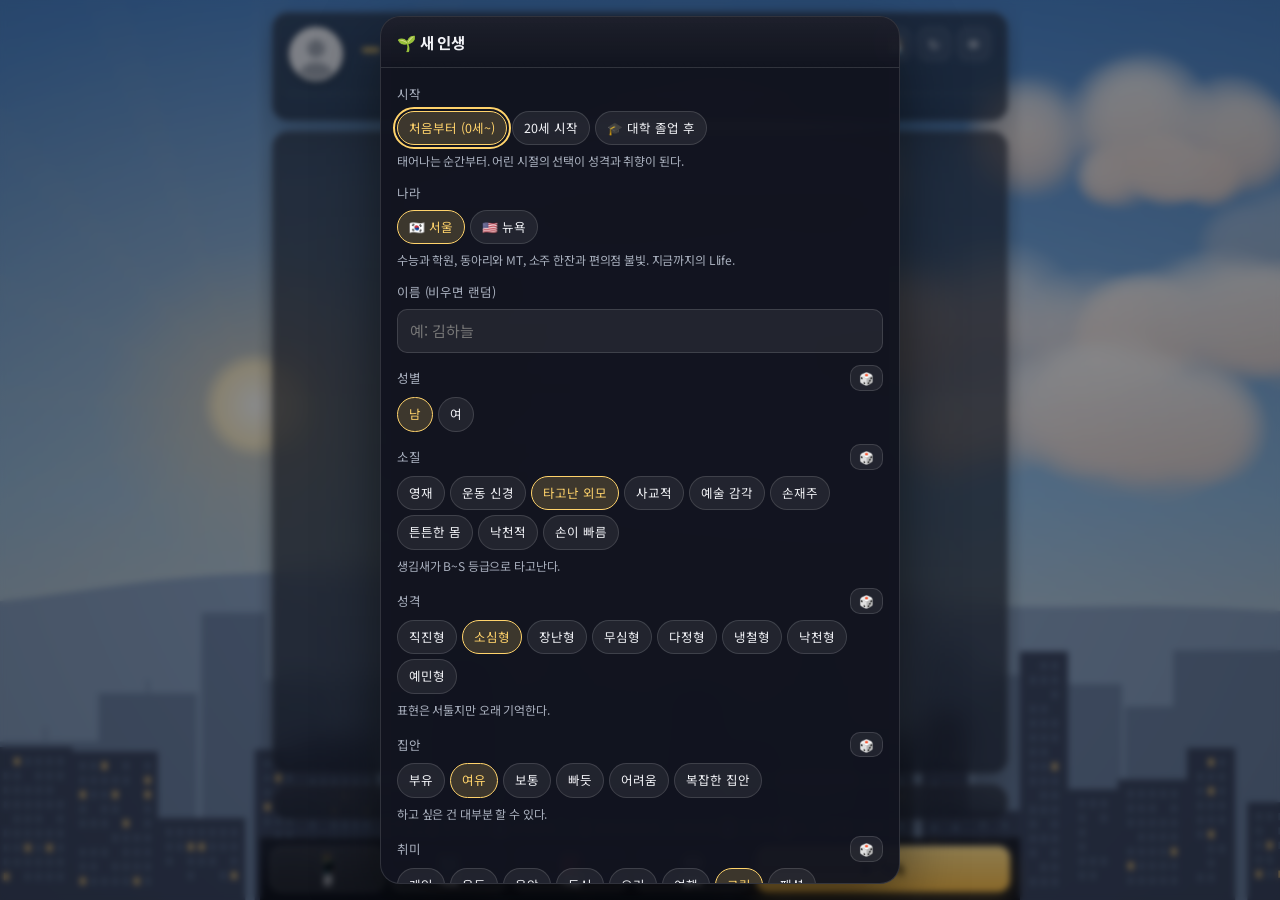
==== commit b14721e0: "재밌는 이벤트 31개 (한국) + 능력치 등급 판정 — 선택지에 성공 확률 표시 - data/fun.js: 카페·술집·번화가·공원·산책·헬스장·도서관·시장·편의점·식당·터미널·공연" ====
--- a/index.html
+++ b/index.html
@@ -22,6 +22,7 @@
 <script defer src="data/freshman.js"></script>
 <script defer src="data/lecture.js"></script>
 <script defer src="data/career.js"></script>
+<script defer src="data/fun.js"></script>
 <script defer src="data/story.js"></script>
 <script defer src="data/quick.js"></script>
 <script defer src="data/places.js"></script>
--- a/css/style.css
+++ b/css/style.css
@@ -66,6 +66,7 @@
 .who{display:flex;align-items:center;gap:12px;letter-spacing:-.02em}
 .me-av{flex:none;width:54px;height:54px;padding:0;border-radius:50%;overflow:hidden;background:#dfe2e8;border:2px solid rgba(255,255,255,.55);box-shadow:0 2px 10px rgba(0,0,0,.35);cursor:pointer;transition:transform .15s,box-shadow .15s}
 .me-av svg{display:block;width:100%;height:100%}
+.me-av.real svg{height:auto;transform:scale(1.3) translateY(-14%);transform-origin:50% 0}   /* 내 얼굴: 초상화에서 얼굴 쪽만 원에 담음 */
 .me-av:hover{transform:scale(1.04);box-shadow:0 0 0 3px rgba(255,211,107,.45),0 2px 10px rgba(0,0,0,.35)}
 .who-t{flex:1;min-width:0;display:flex;flex-direction:column;gap:3px}
 .who-n{display:flex;align-items:center;gap:7px;font-size:18px;font-weight:700;white-space:nowrap;overflow:hidden}
@@ -290,6 +291,7 @@
 .nt-say.peak{background:#ffe1ee;color:#8f1d4f;font-weight:700}
 .nt-say.ow{background:#fff0e6;color:#8a3a1c}
 .nt-say.gasp{color:#8a5a00}
+.nt-say.meh{background:#eceaf0;color:#5a5566}
 .nt-form{display:grid;grid-template-columns:1fr 1fr;gap:6px 10px;margin:8px 0}
 .nt-row{display:flex;flex-direction:column;gap:2px;font-size:12px;color:var(--dim,#a9a2b8)}
 .nt-row select,.nt-row input{font:inherit;font-size:13px;padding:5px 6px;border-radius:7px;border:1px solid rgba(255,255,255,.18);background:rgba(255,255,255,.06);color:inherit;min-width:0}
@@ -880,6 +882,7 @@
 .jb-app{display:flex;align-items:center;justify-content:space-between;gap:8px;padding:10px 12px;border-radius:14px;background:rgba(255,255,255,.05)}
 .jb-app > div:first-child{display:flex;flex-direction:column;gap:2px;min-width:0}
 .jb-ofr{display:flex;flex-direction:column;gap:5px;flex:none}
+.jb-banner{display:grid;gap:6px;margin-bottom:10px}.jb-banner .jb-app{background:rgba(255,190,90,.14);box-shadow:inset 0 0 0 1.5px rgba(255,190,90,.55)}
 .jb-ofr button{padding:7px 10px;border-radius:10px;font-size:12.5px}
 .jb-cvh{display:flex;align-items:center;gap:12px;margin-bottom:8px}
 .jb-cvh > div{display:flex;flex-direction:column}
